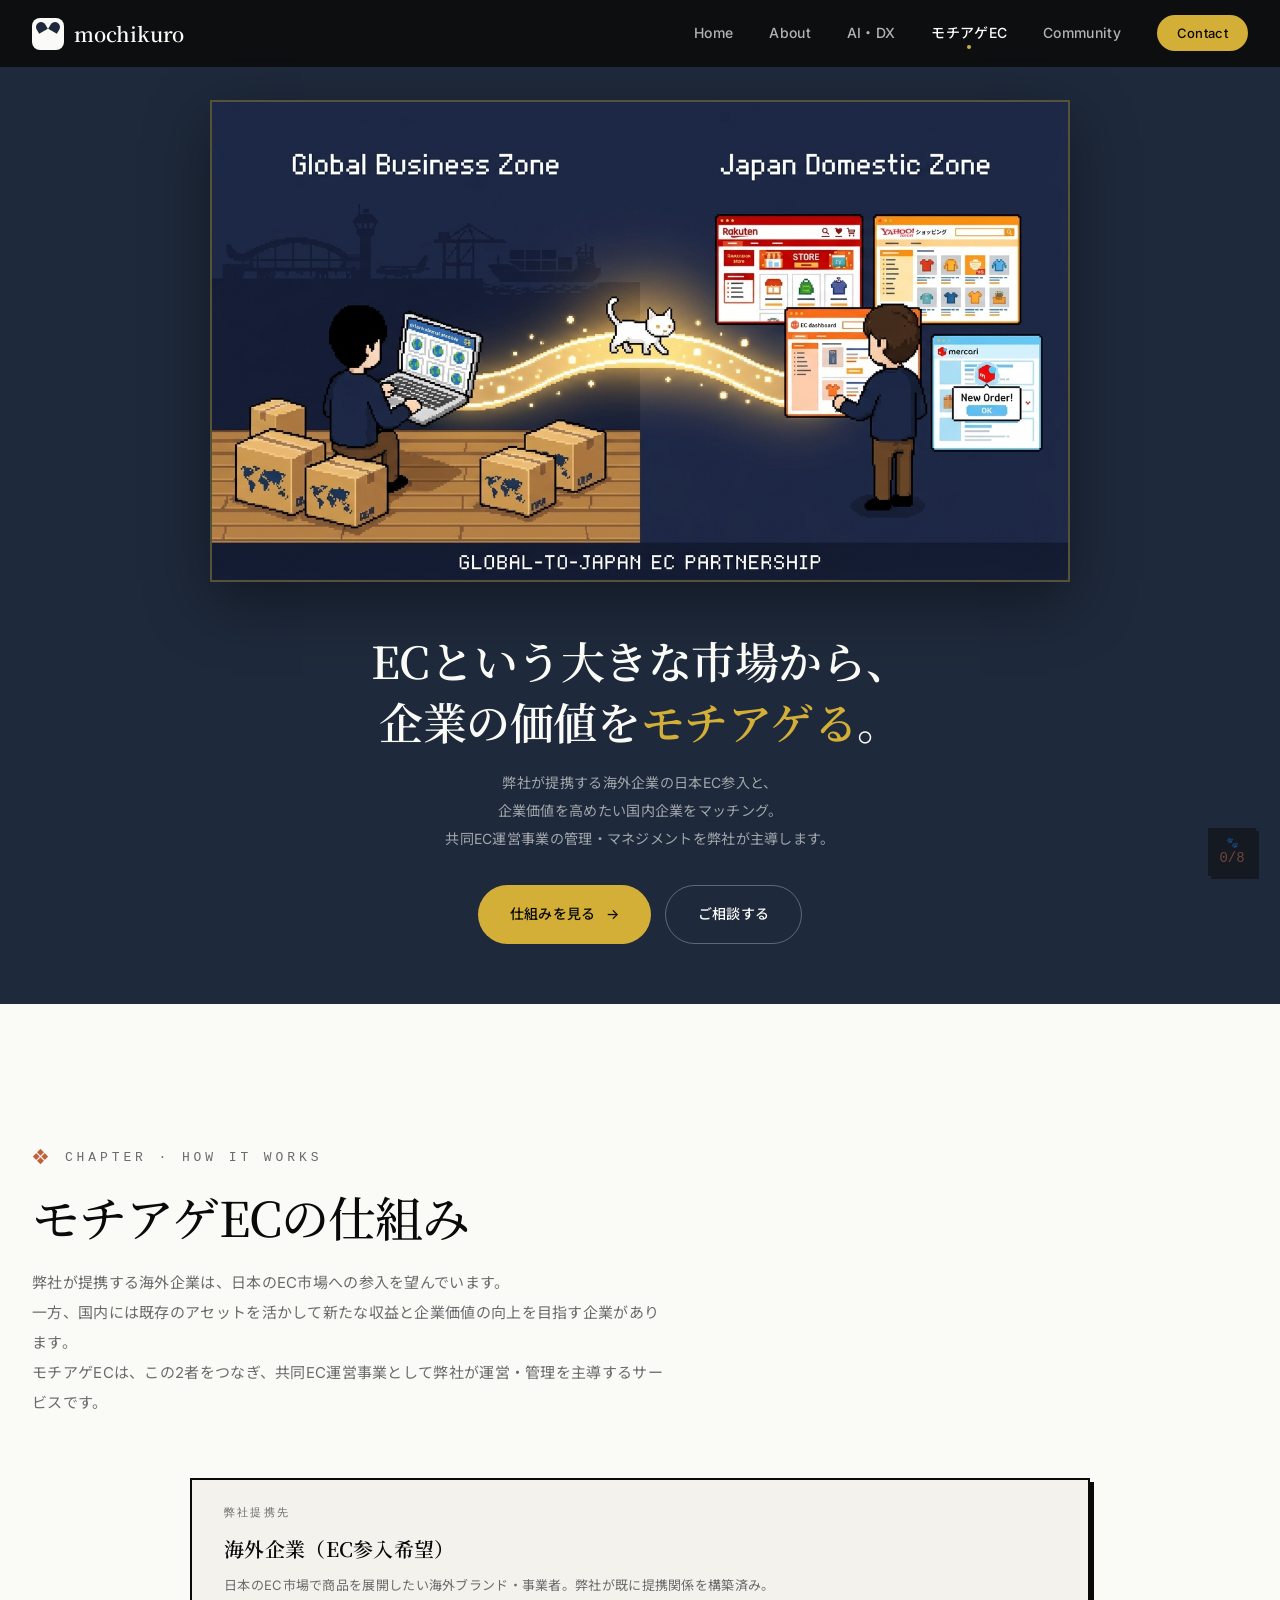
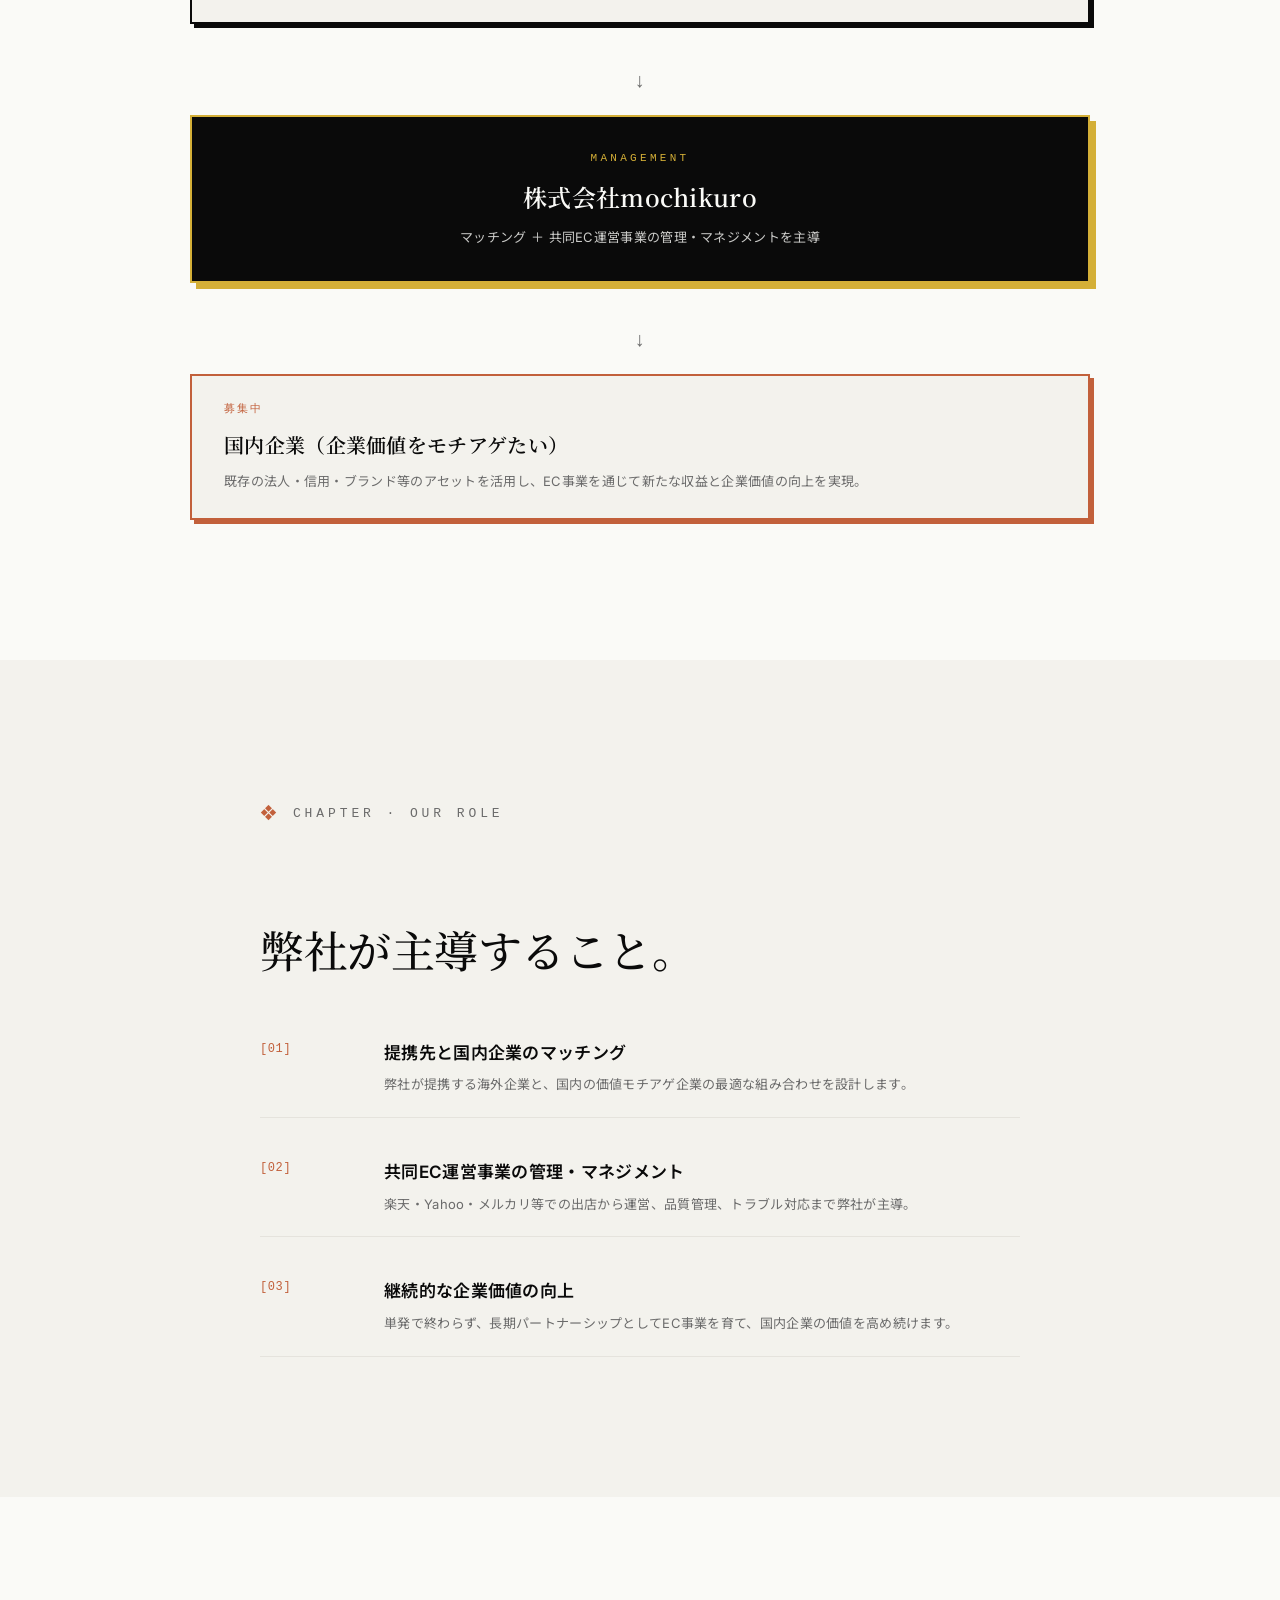
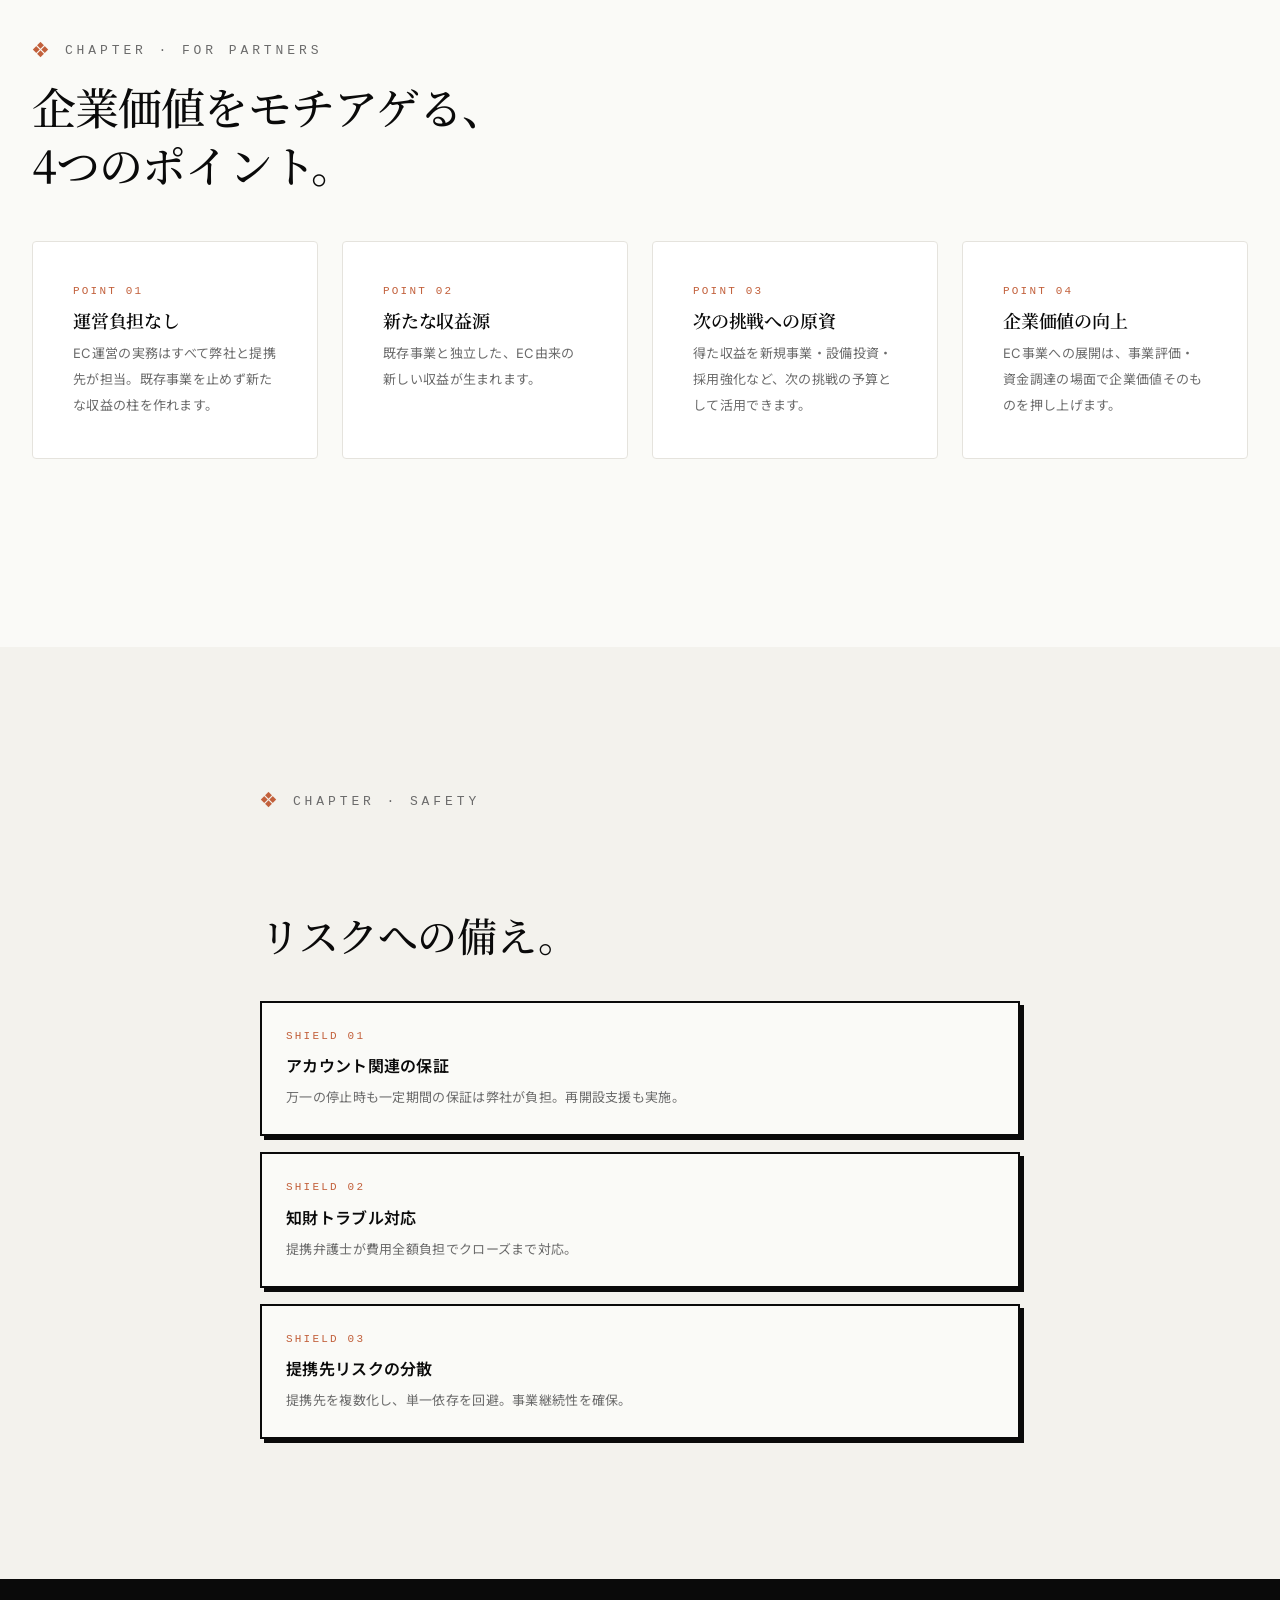
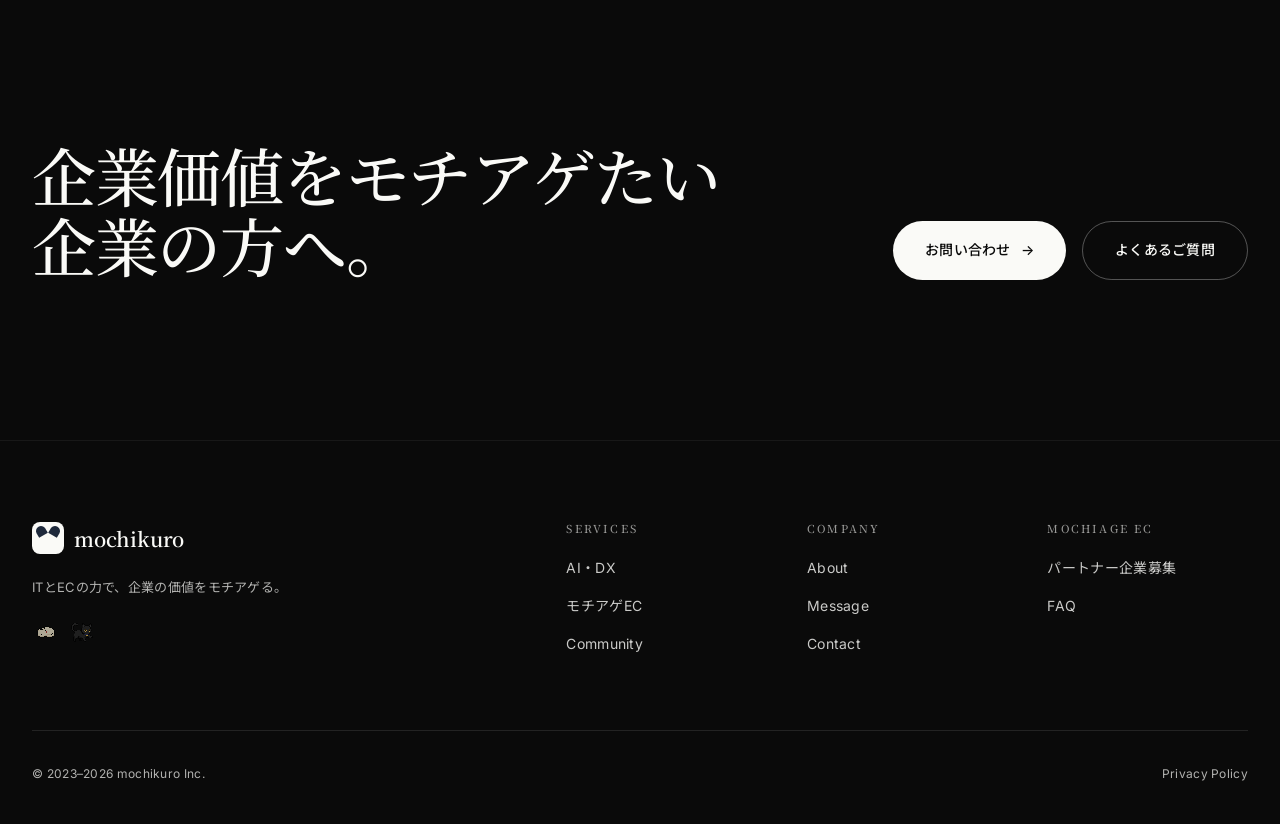
==== mochiage-ec/index.html @ 13a2b412 "Initial commit: mochikuro corporate site v1 - Top page with hero banner, services, featured EC secti" ====
<!DOCTYPE html>
<html lang="ja">
<head>
<meta charset="UTF-8">
<meta name="viewport" content="width=device-width,initial-scale=1">
<title>モチアゲEC ｜ ECの力で企業の価値をモチアゲる</title>
<meta name="description" content="モチアゲECは、弊社提携の海外企業と国内企業をマッチングし、共同EC運営事業を通じて企業価値を引き上げるサービスです。">
<link rel="preconnect" href="https://fonts.googleapis.com">
<link rel="preconnect" href="https://fonts.gstatic.com" crossorigin>
<link href="https://fonts.googleapis.com/css2?family=Inter:wght@400;500;600;700&family=Noto+Sans+JP:wght@400;500;700&family=Noto+Serif+JP:wght@500;600;700&display=swap" rel="stylesheet">
<link rel="stylesheet" href="../css/style.css">
<link rel="icon" href="data:image/svg+xml,%3Csvg xmlns='http://www.w3.org/2000/svg' viewBox='0 0 32 32' shape-rendering='crispEdges'%3E%3Crect width='32' height='32' rx='4' fill='%230a0a0a'/%3E%3Cg fill='%23f5f0e8'%3E%3Crect x='6' y='4' width='4' height='4'/%3E%3Crect x='22' y='4' width='4' height='4'/%3E%3Crect x='4' y='8' width='24' height='16'/%3E%3C/g%3E%3C/svg%3E">
<style>
  .ec-hero { min-height: 80vh; position: relative; display: flex; align-items: flex-end; overflow: hidden; background: #0a0a0a; }
  .ec-hero video { position: absolute; inset: 0; width: 100%; height: 100%; object-fit: cover; opacity: 0.7; }
  .ec-hero-overlay { position: absolute; inset: 0; background: linear-gradient(180deg, rgba(10,10,10,0) 0%, rgba(10,10,10,0.3) 40%, rgba(10,10,10,0.9) 100%); z-index: 1; }
  .ec-hero .container { position: relative; z-index: 2; padding-bottom: 80px; }
</style>
</head>
<body class="page-ec" data-stamp="ec">

<header class="site-header">
  <div class="container">
    <a href="../index.html" class="brand"><span class="brand-mark"></span><span>mochikuro</span></a>
    <button class="menu-toggle" aria-label="メニュー"><span></span><span></span><span></span></button>
    <ul class="nav-menu rpg-menu">
      <li><a href="../index.html">Home</a></li>
      <li><a href="../about.html">About</a></li>
      <li><a href="../ai-dx.html">AI・DX</a></li>
      <li><a href="index.html" class="active">モチアゲEC</a></li>
      <li><a href="../community.html">Community</a></li>
      <li><a href="../contact.html" class="nav-cta">Contact</a></li>
    </ul>
  </div>
</header>

<!-- HERO -->
<section style="min-height: 90vh; background: #1e293b; display: flex; flex-direction: column; align-items: center; justify-content: center; padding: 100px 24px 60px; position: relative;">
  <!-- メインビジュアル -->
  <div style="width: 100%; max-width: 860px; margin-bottom: 48px; border: 2px solid rgba(212,175,55,0.3); box-shadow: 0 20px 60px rgba(0,0,0,0.4); animation: heroFadeIn 1s ease-out;">
    <img src="../assets/images/hero-ec.jpg" alt="モチアゲEC" style="width: 100%; height: auto; display: block;">
  </div>
  <div style="text-align: center; max-width: 600px; animation: heroTextIn 1s ease-out 0.4s both;">
    <h1 style="font-family: var(--f-display); font-size: clamp(24px, 4vw, 44px); font-weight: 600; color: #fafaf7; line-height: 1.4; margin-bottom: 16px;">
      ECという大きな市場から、<br>企業の価値を<span style="color: #d4af37;">モチアゲる</span>。
    </h1>
    <p style="font-size: clamp(12px, 1.1vw, 15px); color: rgba(250,250,247,0.6); line-height: 2; margin-bottom: 32px;">
      弊社が提携する海外企業の日本EC参入と、<br>
      企業価値を高めたい国内企業をマッチング。<br>
      共同EC運営事業の管理・マネジメントを弊社が主導します。
    </p>
    <div style="display: flex; gap: 14px; justify-content: center; flex-wrap: wrap;">
      <a href="#structure" class="btn btn-primary btn-arrow" style="background:#d4af37;color:#0a0a0a;">仕組みを見る</a>
      <a href="../contact.html" class="btn btn-ghost" style="color:#fafaf7;border-color:rgba(250,250,247,0.3);">ご相談する</a>
    </div>
  </div>
  <style>
    @keyframes heroFadeIn { from { opacity:0; transform:translateY(20px) scale(0.97); } to { opacity:1; transform:translateY(0) scale(1); } }
    @keyframes heroTextIn { from { opacity:0; transform:translateY(16px); } to { opacity:1; transform:translateY(0); } }
  </style>
</section>

<!-- サービスの仕組み -->
<section class="section" id="structure">
  <div class="container">
    <div class="chapter-head reveal">Chapter · How It Works</div>
    <h2 class="reveal d1" style="font-size: clamp(28px, 4vw, 48px); font-weight: 500; letter-spacing: -0.02em; margin-bottom: 20px;">
      モチアゲECの仕組み
    </h2>
    <p class="reveal d2" style="color: var(--c-muted); max-width: 640px; line-height: 2; margin-bottom: 60px;">
      弊社が提携する海外企業は、日本のEC市場への参入を望んでいます。<br>
      一方、国内には既存のアセットを活かして新たな収益と企業価値の向上を目指す企業があります。<br>
      モチアゲECは、この2者をつなぎ、共同EC運営事業として弊社が運営・管理を主導するサービスです。
    </p>

    <!-- 構造図 -->
    <div class="reveal d3" style="max-width: 900px; margin: 0 auto;">
      <!-- 提携先（弊社側） -->
      <div class="pixel-border" style="padding: 24px 32px; background: var(--c-bg-soft); margin-bottom: 24px;">
        <div class="pixel" style="font-size: 11px; color: var(--c-muted); letter-spacing: 0.2em; margin-bottom: 8px;">弊社提携先</div>
        <div style="font-family: var(--f-display); font-size: 20px; font-weight: 600; margin-bottom: 8px;">海外企業（EC参入希望）</div>
        <p style="font-size: 13px; color: var(--c-muted); line-height: 1.8;">日本のEC市場で商品を展開したい海外ブランド・事業者。弊社が既に提携関係を構築済み。</p>
      </div>

      <!-- 矢印 + mochikuro -->
      <div style="text-align: center; padding: 16px 0;">
        <div class="pixel" style="font-size: 20px; color: var(--c-muted);">↓</div>
      </div>

      <div class="pixel-border" style="padding: 32px; background: var(--c-ink); color: #fafaf7; border-color: #d4af37; box-shadow: 6px 6px 0 #d4af37; margin-bottom: 24px; text-align: center;">
        <div class="pixel" style="font-size: 11px; letter-spacing: 0.3em; color: #d4af37; margin-bottom: 8px;">MANAGEMENT</div>
        <div style="font-family: var(--f-display); font-size: 24px; font-weight: 600; margin-bottom: 8px;">株式会社mochikuro</div>
        <p style="font-size: 13px; opacity: 0.8; line-height: 1.8;">マッチング ＋ 共同EC運営事業の管理・マネジメントを主導</p>
      </div>

      <div style="text-align: center; padding: 16px 0;">
        <div class="pixel" style="font-size: 20px; color: var(--c-muted);">↓</div>
      </div>

      <!-- 国内企業（募集対象） -->
      <div class="pixel-border" style="padding: 24px 32px; background: var(--c-bg-soft); border-color: var(--c-warm); box-shadow: 4px 4px 0 var(--c-warm);">
        <div class="pixel" style="font-size: 11px; color: var(--c-warm); letter-spacing: 0.2em; margin-bottom: 8px;">募集中</div>
        <div style="font-family: var(--f-display); font-size: 20px; font-weight: 600; margin-bottom: 8px;">国内企業（企業価値をモチアゲたい）</div>
        <p style="font-size: 13px; color: var(--c-muted); line-height: 1.8;">既存の法人・信用・ブランド等のアセットを活用し、EC事業を通じて新たな収益と企業価値の向上を実現。</p>
      </div>
    </div>
  </div>
</section>

<!-- 弊社がすること -->
<section class="section" style="background: var(--c-bg-soft);">
  <div class="container">
    <div class="content-narrow">
      <div class="chapter-head reveal">Chapter · Our Role</div>
      <h2 class="reveal d1" style="font-size: clamp(28px, 4vw, 44px); font-weight: 500; margin-bottom: 40px;">
        弊社が主導すること。
      </h2>

      <div class="reveal d2" style="display: grid; gap: 20px;">
        <div style="display: grid; grid-template-columns: 100px 1fr; gap: 24px; padding: 20px 0; border-bottom: 1px solid var(--c-line);">
          <div class="pixel" style="font-size: 12px; color: var(--c-warm);">[01]</div>
          <div>
            <div style="font-weight: 600; font-size: 17px; margin-bottom: 4px;">提携先と国内企業のマッチング</div>
            <div style="font-size: 13px; color: var(--c-muted); line-height: 1.9;">弊社が提携する海外企業と、国内の価値モチアゲ企業の最適な組み合わせを設計します。</div>
          </div>
        </div>
        <div style="display: grid; grid-template-columns: 100px 1fr; gap: 24px; padding: 20px 0; border-bottom: 1px solid var(--c-line);">
          <div class="pixel" style="font-size: 12px; color: var(--c-warm);">[02]</div>
          <div>
            <div style="font-weight: 600; font-size: 17px; margin-bottom: 4px;">共同EC運営事業の管理・マネジメント</div>
            <div style="font-size: 13px; color: var(--c-muted); line-height: 1.9;">楽天・Yahoo・メルカリ等での出店から運営、品質管理、トラブル対応まで弊社が主導。</div>
          </div>
        </div>
        <div style="display: grid; grid-template-columns: 100px 1fr; gap: 24px; padding: 20px 0; border-bottom: 1px solid var(--c-line);">
          <div class="pixel" style="font-size: 12px; color: var(--c-warm);">[03]</div>
          <div>
            <div style="font-weight: 600; font-size: 17px; margin-bottom: 4px;">継続的な企業価値の向上</div>
            <div style="font-size: 13px; color: var(--c-muted); line-height: 1.9;">単発で終わらず、長期パートナーシップとしてEC事業を育て、国内企業の価値を高め続けます。</div>
          </div>
        </div>
      </div>
    </div>
  </div>
</section>

<!-- 国内企業にとってのメリット -->
<section class="section">
  <div class="container">
    <div class="chapter-head reveal">Chapter · For Partners</div>
    <h2 class="reveal d1" style="font-size: clamp(28px, 4vw, 44px); font-weight: 500; letter-spacing: -0.02em; margin-bottom: 40px;">
      企業価値をモチアゲる、<br>4つのポイント。
    </h2>

    <div class="rank-grid">
      <div class="card reveal">
        <div class="pixel" style="font-size: 11px; color: var(--c-warm); letter-spacing: 0.2em;">POINT 01</div>
        <h3 style="font-size: 18px; margin: 8px 0;">運営負担なし</h3>
        <p style="font-size: 13px; color: var(--c-muted); line-height: 2;">EC運営の実務はすべて弊社と提携先が担当。既存事業を止めず新たな収益の柱を作れます。</p>
      </div>
      <div class="card reveal d1">
        <div class="pixel" style="font-size: 11px; color: var(--c-warm); letter-spacing: 0.2em;">POINT 02</div>
        <h3 style="font-size: 18px; margin: 8px 0;">新たな収益源</h3>
        <p style="font-size: 13px; color: var(--c-muted); line-height: 2;">既存事業と独立した、EC由来の新しい収益が生まれます。</p>
      </div>
      <div class="card reveal d2">
        <div class="pixel" style="font-size: 11px; color: var(--c-warm); letter-spacing: 0.2em;">POINT 03</div>
        <h3 style="font-size: 18px; margin: 8px 0;">次の挑戦への原資</h3>
        <p style="font-size: 13px; color: var(--c-muted); line-height: 2;">得た収益を新規事業・設備投資・採用強化など、次の挑戦の予算として活用できます。</p>
      </div>
      <div class="card reveal d3">
        <div class="pixel" style="font-size: 11px; color: var(--c-warm); letter-spacing: 0.2em;">POINT 04</div>
        <h3 style="font-size: 18px; margin: 8px 0;">企業価値の向上</h3>
        <p style="font-size: 13px; color: var(--c-muted); line-height: 2;">EC事業への展開は、事業評価・資金調達の場面で企業価値そのものを押し上げます。</p>
      </div>
    </div>
  </div>
</section>

<!-- リスク対策 -->
<section class="section" style="background: var(--c-bg-soft);">
  <div class="container">
    <div class="content-narrow">
      <div class="chapter-head reveal">Chapter · Safety</div>
      <h2 class="reveal d1" style="font-size: clamp(28px, 4vw, 40px); font-weight: 500; margin-bottom: 40px;">
        リスクへの備え。
      </h2>
      <div class="reveal d2" style="display: grid; gap: 16px;">
        <div class="pixel-border">
          <div class="pixel" style="font-size: 11px; color: var(--c-warm); letter-spacing: 0.2em; margin-bottom: 6px;">SHIELD 01</div>
          <div style="font-weight: 600; font-size: 16px; margin-bottom: 4px;">アカウント関連の保証</div>
          <div style="font-size: 13px; color: var(--c-muted); line-height: 2;">万一の停止時も一定期間の保証は弊社が負担。再開設支援も実施。</div>
        </div>
        <div class="pixel-border">
          <div class="pixel" style="font-size: 11px; color: var(--c-warm); letter-spacing: 0.2em; margin-bottom: 6px;">SHIELD 02</div>
          <div style="font-weight: 600; font-size: 16px; margin-bottom: 4px;">知財トラブル対応</div>
          <div style="font-size: 13px; color: var(--c-muted); line-height: 2;">提携弁護士が費用全額負担でクローズまで対応。</div>
        </div>
        <div class="pixel-border">
          <div class="pixel" style="font-size: 11px; color: var(--c-warm); letter-spacing: 0.2em; margin-bottom: 6px;">SHIELD 03</div>
          <div style="font-weight: 600; font-size: 16px; margin-bottom: 4px;">提携先リスクの分散</div>
          <div style="font-size: 13px; color: var(--c-muted); line-height: 2;">提携先を複数化し、単一依存を回避。事業継続性を確保。</div>
        </div>
      </div>
    </div>
  </div>
</section>

<!-- CTA -->
<section class="cta">
  <div class="container">
    <div class="cta-grid">
      <h2 class="reveal">企業価値をモチアゲたい<br>企業の方へ。</h2>
      <div class="cta-buttons reveal d1">
        <a href="../contact.html?type=owner" class="btn btn-primary btn-arrow">お問い合わせ</a>
        <a href="faq.html" class="btn btn-ghost">よくあるご質問</a>
      </div>
    </div>
  </div>
</section>

<footer class="site-footer">
  <div class="container">
    <div class="footer-grid">
      <div class="footer-brand">
        <a href="../index.html" class="brand"><span class="brand-mark"></span><span>mochikuro</span></a>
        <p>ITとECの力で、企業の価値をモチアゲる。</p>
        <div style="display: flex; gap: 8px; opacity: 0.7;">
          <img src="../assets/images/cat-white.png" alt="" style="width: 28px; height: 28px; image-rendering: pixelated;">
          <img src="../assets/images/cat-black.png" alt="" style="width: 28px; height: 28px; image-rendering: pixelated;">
        </div>
      </div>
      <nav class="footer-nav">
        <div><h4>Services</h4><ul class="rpg-menu"><li><a href="../ai-dx.html">AI・DX</a></li><li><a href="index.html">モチアゲEC</a></li><li><a href="../community.html">Community</a></li></ul></div>
        <div><h4>Company</h4><ul class="rpg-menu"><li><a href="../about.html">About</a></li><li><a href="../ceo.html">Message</a></li><li><a href="../contact.html">Contact</a></li></ul></div>
        <div><h4>Mochiage EC</h4><ul class="rpg-menu"><li><a href="for-owners.html">パートナー企業募集</a></li><li><a href="faq.html">FAQ</a></li></ul></div>
      </nav>
    </div>
    <div class="footer-bottom"><div>© 2023–2026 mochikuro Inc.</div><div><a href="../privacy.html">Privacy Policy</a></div></div>
  </div>
</footer>

<script src="../js/main.js"></script>
</body>
</html>
---- css/style.css ----
/* ============================================================
   mochikuro Corporate Site - Design System v2
   洗練されたモダン × 日本の余白感
   ============================================================ */

:root {
  /* カラー: 静かな日本のモダン */
  --c-bg: #fafaf7;              /* 生成り */
  --c-bg-soft: #f3f2ed;
  --c-surface: #ffffff;
  --c-ink: #0a0a0a;              /* 墨 */
  --c-graphite: #2d2d2d;
  --c-muted: #6b6b6b;
  --c-line: #e5e3dd;
  --c-accent: #1a365d;           /* 深い藍 */
  --c-accent-bright: #2563eb;    /* 鮮明な青 */
  --c-gold: #a87f3c;              /* 落ち着いた金 */
  --c-warm: #c2603b;              /* 温かい朱 */

  /* タイポ */
  --f-sans: 'Inter', 'Noto Sans JP', sans-serif;
  --f-serif: 'Noto Serif JP', 'Times New Roman', serif;
  --f-display: 'Noto Serif JP', serif;

  /* サイズ */
  --container: 1280px;
  --container-narrow: 960px;

  /* motion */
  --ease: cubic-bezier(0.25, 0.1, 0.25, 1);
  --ease-out: cubic-bezier(0.16, 1, 0.3, 1);
}

/* ============================================================
   Reset
   ============================================================ */

*, *::before, *::after { box-sizing: border-box; margin: 0; padding: 0; }
html { scroll-behavior: smooth; -webkit-font-smoothing: antialiased; }
body {
  font-family: var(--f-sans);
  color: var(--c-ink);
  background: var(--c-bg);
  line-height: 1.75;
  font-size: 15px;
  letter-spacing: 0.02em;
  overflow-x: hidden;
}
img, svg, video { max-width: 100%; display: block; }
a { color: inherit; text-decoration: none; transition: color 0.3s var(--ease); }
button { font-family: inherit; cursor: pointer; }

h1, h2, h3, h4 {
  font-family: var(--f-display);
  font-weight: 600;
  line-height: 1.3;
  letter-spacing: -0.01em;
  color: var(--c-ink);
}

/* ============================================================
   Layout
   ============================================================ */

.container { max-width: var(--container); margin: 0 auto; padding: 0 32px; }
.container-narrow { max-width: var(--container-narrow); margin: 0 auto; padding: 0 32px; }

.section { padding: 140px 0; position: relative; }
.section-sm { padding: 80px 0; }

/* Section label (small cap letters) */
.eyebrow {
  display: inline-block;
  font-size: 11px;
  font-weight: 600;
  letter-spacing: 0.3em;
  text-transform: uppercase;
  color: var(--c-muted);
  margin-bottom: 20px;
  position: relative;
  padding-left: 32px;
}
.eyebrow::before {
  content: '';
  position: absolute;
  left: 0;
  top: 50%;
  width: 20px;
  height: 1px;
  background: var(--c-ink);
}

.h-display {
  font-size: clamp(32px, 5vw, 64px);
  line-height: 1.15;
  letter-spacing: -0.02em;
  margin-bottom: 24px;
}

.h-lead {
  font-size: clamp(16px, 1.4vw, 18px);
  color: var(--c-muted);
  max-width: 560px;
  line-height: 1.9;
}

/* ============================================================
   Header / Navigation
   ============================================================ */

.site-header {
  position: fixed;
  top: 0; left: 0; right: 0;
  z-index: 100;
  transition: all 0.4s var(--ease);
  padding: 16px 0;
  background: rgba(10, 10, 10, 0.85);
  backdrop-filter: blur(16px);
  -webkit-backdrop-filter: blur(16px);
}
.site-header.scrolled {
  background: rgba(10, 10, 10, 0.95);
  padding: 10px 0;
  box-shadow: 0 1px 0 rgba(255, 255, 255, 0.06);
}
.site-header .container {
  display: flex;
  align-items: center;
  justify-content: space-between;
  position: relative;
}


.brand {
  display: flex;
  align-items: center;
  gap: 10px;
  font-family: var(--f-display);
  font-size: 20px;
  font-weight: 600;
  letter-spacing: -0.01em;
  color: #fafaf7;
}
.brand-mark {
  width: 32px;
  height: 32px;
  border-radius: 8px;
  background: #fafaf7;
  display: flex;
  align-items: center;
  justify-content: center;
  overflow: hidden;
  position: relative;
}
.brand-mark::before,
.brand-mark::after {
  content: '';
  position: absolute;
  width: 10px;
  height: 10px;
  top: 4px;
  border-radius: 50% 50% 0 0;
  background: #1e293b;
}
.brand-mark::before { left: 4px; transform: rotate(-30deg); }
.brand-mark::after { right: 4px; transform: rotate(30deg); }

.nav-menu {
  display: flex;
  gap: 36px;
  list-style: none;
  align-items: center;
  font-size: 14px;
}
.nav-menu a {
  color: rgba(250, 250, 247, 0.7);
  font-weight: 500;
  position: relative;
  padding: 8px 0;
  transition: color 0.3s;
}
.nav-menu a:hover { color: #fafaf7; }
.nav-menu a.active { color: #fafaf7; }
.nav-menu a.active::after {
  content: '';
  position: absolute;
  bottom: 0; left: 50%;
  width: 4px; height: 4px;
  background: #d4af37;
  border-radius: 50%;
  transform: translateX(-50%);
}
.nav-cta {
  padding: 10px 20px !important;
  background: #d4af37;
  color: #0a0a0a !important;
  border-radius: 100px;
  font-size: 13px;
  font-weight: 600;
  transition: all 0.3s var(--ease) !important;
}
.nav-cta:hover {
  background: #c2603b;
  color: #fafaf7 !important;
  transform: translateY(-1px);
}
.nav-cta.active::after { display: none; }

.menu-toggle {
  display: none;
  background: none;
  border: none;
  width: 40px; height: 40px;
  flex-direction: column;
  justify-content: center;
  gap: 5px;
  padding: 0;
}
.menu-toggle span {
  display: block;
  width: 22px; height: 1.5px;
  background: #fafaf7;
  margin-left: auto;
  transition: all 0.3s var(--ease);
}

/* ============================================================
   Hero (v2)
   ============================================================ */

.hero-v2 {
  min-height: 100vh;
  position: relative;
  display: flex;
  align-items: center;
  padding: 120px 0 80px;
  overflow: hidden;
  background: var(--c-bg);
}

/* Animated gradient mesh background */
.hero-bg {
  position: absolute;
  inset: 0;
  z-index: 0;
  overflow: hidden;
}
.hero-bg::before {
  content: '';
  position: absolute;
  inset: -30%;
  background:
    radial-gradient(circle at 20% 30%, rgba(26, 54, 93, 0.12) 0%, transparent 45%),
    radial-gradient(circle at 80% 70%, rgba(168, 127, 60, 0.1) 0%, transparent 45%),
    radial-gradient(circle at 50% 50%, rgba(37, 99, 235, 0.05) 0%, transparent 50%);
  animation: meshMove 20s ease-in-out infinite alternate;
  filter: blur(40px);
}
.hero-bg::after {
  content: '';
  position: absolute;
  inset: 0;
  background: url("data:image/svg+xml;utf8,<svg xmlns='http://www.w3.org/2000/svg' width='100' height='100'><filter id='n'><feTurbulence baseFrequency='0.9' numOctaves='3'/></filter><rect width='100' height='100' filter='url(%23n)' opacity='0.4'/></svg>");
  opacity: 0.4;
  mix-blend-mode: multiply;
  pointer-events: none;
}

@keyframes meshMove {
  0% { transform: translate(0, 0) rotate(0deg); }
  50% { transform: translate(-5%, 3%) rotate(1deg); }
  100% { transform: translate(3%, -3%) rotate(-1deg); }
}

.hero-v2 .container {
  position: relative;
  z-index: 2;
  display: grid;
  grid-template-columns: 1fr auto;
  gap: 80px;
  align-items: center;
}

.hero-text {
  max-width: 720px;
}

.hero-catch {
  font-family: var(--f-display);
  font-size: clamp(40px, 7vw, 88px);
  line-height: 1.1;
  letter-spacing: -0.03em;
  font-weight: 600;
  margin-bottom: 32px;
}
.hero-catch .line { display: block; overflow: hidden; }
.hero-catch .word {
  display: inline-block;
  transform: translateY(100%);
  animation: heroUp 0.9s var(--ease-out) forwards;
}
.hero-catch .word.d1 { animation-delay: 0.1s; }
.hero-catch .word.d2 { animation-delay: 0.25s; }
.hero-catch .word.d3 { animation-delay: 0.4s; }
.hero-catch em {
  font-style: normal;
  color: var(--c-warm);
  position: relative;
}
.hero-catch em::after {
  content: '';
  position: absolute;
  left: 0; right: 0; bottom: -4px;
  height: 2px;
  background: currentColor;
  transform: scaleX(0);
  transform-origin: left;
  animation: lineIn 1s var(--ease-out) 1.3s forwards;
}

@keyframes heroUp {
  to { transform: translateY(0); }
}
@keyframes lineIn {
  to { transform: scaleX(1); }
}

.hero-sub {
  font-size: clamp(14px, 1.3vw, 17px);
  color: var(--c-muted);
  line-height: 1.9;
  max-width: 520px;
  opacity: 0;
  animation: fadeUp 1s var(--ease-out) 0.8s forwards;
}

@keyframes fadeUp {
  from { opacity: 0; transform: translateY(20px); }
  to { opacity: 1; transform: translateY(0); }
}

.hero-cta {
  display: flex;
  gap: 16px;
  margin-top: 48px;
  opacity: 0;
  animation: fadeUp 1s var(--ease-out) 1s forwards;
}

/* Hero accent visual (subtle cat silhouettes in corner) */
.hero-mark {
  position: relative;
  width: 280px;
  height: 280px;
  opacity: 0;
  animation: markIn 1.4s var(--ease-out) 0.5s forwards;
}
.hero-mark-circle {
  position: absolute;
  inset: 0;
  border-radius: 50%;
  background: linear-gradient(135deg, #1a365d 0%, #0a0a0a 100%);
  overflow: hidden;
}
.hero-mark-circle::before {
  content: '';
  position: absolute;
  inset: 0;
  background: radial-gradient(circle at 30% 30%, rgba(255,255,255,0.1) 0%, transparent 50%);
}
.hero-mark .cat {
  position: absolute;
  color: var(--c-bg);
}
.hero-mark .cat.omochi {
  bottom: 30px; left: 40px;
  width: 90px; height: 90px;
  color: #fafaf7;
}
.hero-mark .cat.kuro {
  bottom: 30px; right: 40px;
  width: 90px; height: 90px;
  color: #2a2a2a;
}

@keyframes markIn {
  from { opacity: 0; transform: scale(0.9) rotate(-5deg); }
  to { opacity: 1; transform: scale(1) rotate(0); }
}

.hero-scroll {
  position: absolute;
  bottom: 32px;
  left: 50%;
  transform: translateX(-50%);
  font-size: 10px;
  letter-spacing: 0.3em;
  color: var(--c-muted);
  text-transform: uppercase;
  z-index: 3;
}
.hero-scroll::after {
  content: '';
  display: block;
  width: 1px; height: 40px;
  background: var(--c-muted);
  margin: 12px auto 0;
  animation: scrollPulse 2s ease-in-out infinite;
}
@keyframes scrollPulse {
  0%, 100% { transform: scaleY(1); opacity: 0.5; }
  50% { transform: scaleY(1.3); opacity: 1; }
}

/* ============================================================
   Buttons
   ============================================================ */

.btn {
  display: inline-flex;
  align-items: center;
  justify-content: center;
  gap: 10px;
  padding: 16px 32px;
  font-size: 14px;
  font-weight: 500;
  letter-spacing: 0.02em;
  border: none;
  border-radius: 100px;
  cursor: pointer;
  transition: all 0.3s var(--ease);
  text-align: center;
  font-family: inherit;
  white-space: nowrap;
}
.btn-primary {
  background: var(--c-ink);
  color: var(--c-bg);
}
.btn-primary:hover {
  background: var(--c-accent-bright);
  transform: translateY(-2px);
  box-shadow: 0 10px 30px rgba(37, 99, 235, 0.3);
}
.btn-ghost {
  background: transparent;
  color: var(--c-ink);
  border: 1.5px solid var(--c-ink);
}
.btn-ghost:hover {
  background: var(--c-ink);
  color: var(--c-bg);
}
.btn-arrow::after {
  content: '→';
  transition: transform 0.3s var(--ease);
}
.btn:hover .btn-arrow::after,
.btn-arrow:hover::after { transform: translateX(4px); }

/* ============================================================
   Section: Philosophy
   ============================================================ */

.philosophy {
  background: var(--c-bg);
  padding: 160px 0;
}
.philosophy-grid {
  display: grid;
  grid-template-columns: 1fr 1fr;
  gap: 120px;
  align-items: center;
}
.philosophy-quote {
  font-family: var(--f-display);
  font-size: clamp(28px, 3.5vw, 48px);
  line-height: 1.5;
  letter-spacing: -0.02em;
  font-weight: 500;
}
.philosophy-quote em {
  font-style: normal;
  color: var(--c-warm);
  display: block;
  margin: 16px 0;
}
.philosophy-body p {
  color: var(--c-muted);
  line-height: 2;
  margin-bottom: 20px;
}

/* ============================================================
   Section: Our Business (Services)
   ============================================================ */

.services {
  background: var(--c-ink);
  color: var(--c-bg);
  padding: 160px 0;
}
.services h2, .services .eyebrow { color: var(--c-bg); }
.services .eyebrow { color: rgba(255,255,255,0.6); }
.services .eyebrow::before { background: var(--c-bg); }
.services-intro {
  display: grid;
  grid-template-columns: 1fr 1fr;
  gap: 80px;
  margin-bottom: 80px;
}
.services-intro p {
  color: rgba(250, 250, 247, 0.7);
  font-size: 17px;
  line-height: 1.9;
  max-width: 520px;
}

.service-list {
  display: grid;
  gap: 1px;
  background: rgba(255,255,255,0.1);
}
.service-item {
  display: grid;
  grid-template-columns: 1fr 3fr 1fr;
  gap: 40px;
  padding: 48px 0;
  background: var(--c-ink);
  align-items: start;
  transition: padding 0.4s var(--ease);
  cursor: pointer;
}
.service-item:hover {
  padding-left: 20px;
}
.service-num {
  font-family: var(--f-display);
  font-size: 14px;
  color: rgba(255,255,255,0.4);
  letter-spacing: 0.2em;
}
.service-content h3 {
  color: var(--c-bg);
  font-size: clamp(24px, 3vw, 40px);
  font-weight: 500;
  letter-spacing: -0.01em;
  margin-bottom: 12px;
}
.service-content p {
  color: rgba(250, 250, 247, 0.6);
  font-size: 15px;
  line-height: 1.9;
  max-width: 560px;
}
.service-link {
  align-self: center;
  justify-self: end;
  font-size: 13px;
  color: rgba(250, 250, 247, 0.7);
  display: inline-flex;
  align-items: center;
  gap: 8px;
}
.service-link::after {
  content: '→';
  transition: transform 0.3s;
}
.service-item:hover .service-link::after { transform: translateX(6px); }
.service-item:hover .service-link { color: var(--c-bg); }

/* ============================================================
   Section: Cat Philosophy (猫の哲学)
   ============================================================ */

.cat-philosophy {
  background: var(--c-bg-soft);
  padding: 160px 0;
  position: relative;
  overflow: hidden;
}
.cat-philosophy-grid {
  display: grid;
  grid-template-columns: repeat(auto-fit, minmax(240px, 1fr));
  gap: 40px;
  margin-top: 60px;
}
.cat-trait {
  padding: 40px 0;
  border-top: 1px solid var(--c-line);
}
.cat-trait .num {
  font-size: 12px;
  letter-spacing: 0.2em;
  color: var(--c-muted);
  margin-bottom: 16px;
}
.cat-trait h3 {
  font-size: 24px;
  font-weight: 500;
  margin-bottom: 12px;
  letter-spacing: -0.01em;
}
.cat-trait p {
  color: var(--c-muted);
  font-size: 14px;
  line-height: 1.9;
}

/* Subtle floating cat silhouette */
.cat-philosophy-bg {
  position: absolute;
  right: -100px;
  bottom: -100px;
  width: 500px;
  height: 500px;
  opacity: 0.04;
  color: var(--c-ink);
  pointer-events: none;
}

/* ============================================================
   Section: Stats (数値)
   ============================================================ */

.stats {
  padding: 120px 0;
  background: var(--c-bg);
}
.stats-grid {
  display: grid;
  grid-template-columns: repeat(auto-fit, minmax(200px, 1fr));
  gap: 40px;
  text-align: left;
}
.stat {
  padding: 32px 0;
  border-top: 1px solid var(--c-line);
}
.stat-num {
  font-family: var(--f-display);
  font-size: clamp(40px, 5vw, 72px);
  font-weight: 600;
  letter-spacing: -0.02em;
  line-height: 1;
  margin-bottom: 8px;
}
.stat-num .unit {
  font-size: 0.4em;
  color: var(--c-muted);
  margin-left: 4px;
}
.stat-label {
  font-size: 13px;
  color: var(--c-muted);
  letter-spacing: 0.05em;
}

/* ============================================================
   CTA
   ============================================================ */

.cta {
  padding: 160px 0;
  background: var(--c-ink);
  color: var(--c-bg);
  position: relative;
  overflow: hidden;
}
.cta-grid {
  display: grid;
  grid-template-columns: 2fr 1fr;
  gap: 60px;
  align-items: end;
}
.cta h2 {
  color: var(--c-bg);
  font-size: clamp(32px, 5vw, 72px);
  line-height: 1.1;
  letter-spacing: -0.02em;
  font-weight: 500;
}
.cta-buttons {
  display: flex;
  gap: 16px;
  justify-content: flex-end;
  flex-wrap: wrap;
}
.cta .btn-primary {
  background: var(--c-bg);
  color: var(--c-ink);
}
.cta .btn-primary:hover {
  background: var(--c-accent-bright);
  color: var(--c-bg);
}
.cta .btn-ghost {
  color: var(--c-bg);
  border-color: rgba(255,255,255,0.3);
}
.cta .btn-ghost:hover {
  background: var(--c-bg);
  color: var(--c-ink);
  border-color: var(--c-bg);
}

/* ============================================================
   Footer
   ============================================================ */

.site-footer {
  background: var(--c-ink);
  color: rgba(250, 250, 247, 0.7);
  padding: 80px 0 40px;
  border-top: 1px solid rgba(255,255,255,0.06);
}
.footer-grid {
  display: grid;
  grid-template-columns: 2fr 3fr;
  gap: 80px;
  margin-bottom: 60px;
}
.footer-brand {
  display: flex;
  flex-direction: column;
  gap: 20px;
}
.footer-brand .brand { color: #fafaf7; }
.footer-brand p { font-size: 13px; max-width: 320px; }
.footer-nav {
  display: grid;
  grid-template-columns: repeat(3, 1fr);
  gap: 40px;
}
.footer-nav h4 {
  color: var(--c-bg);
  font-size: 11px;
  letter-spacing: 0.2em;
  text-transform: uppercase;
  margin-bottom: 20px;
  opacity: 0.6;
  font-weight: 500;
}
.footer-nav ul { list-style: none; }
.footer-nav li { margin-bottom: 12px; }
.footer-nav a {
  font-size: 14px;
  color: rgba(250, 250, 247, 0.8);
  transition: color 0.3s;
}
.footer-nav a:hover { color: var(--c-bg); }
.footer-bottom {
  padding-top: 32px;
  border-top: 1px solid rgba(255,255,255,0.1);
  display: flex;
  justify-content: space-between;
  font-size: 12px;
}

/* Subtle cat cameo in footer */
.footer-cats {
  display: flex;
  gap: 6px;
  align-items: center;
  opacity: 0.3;
}
.footer-cats svg {
  width: 20px;
  height: 20px;
  color: currentColor;
}

/* ============================================================
   Page hero (sub pages)
   ============================================================ */

.page-hero-v2 {
  padding: 180px 0 100px;
  background: var(--c-bg-soft);
  position: relative;
  overflow: hidden;
}
.page-hero-v2::before {
  content: '';
  position: absolute;
  inset: 0;
  background: url("data:image/svg+xml;utf8,<svg xmlns='http://www.w3.org/2000/svg' width='100' height='100'><filter id='n'><feTurbulence baseFrequency='0.9' numOctaves='3'/></filter><rect width='100' height='100' filter='url(%23n)' opacity='0.3'/></svg>");
  opacity: 0.3;
  pointer-events: none;
}
.page-hero-v2 .container { position: relative; z-index: 2; }
.page-hero-v2 .eyebrow { color: var(--c-muted); }
.page-hero-v2 h1 {
  font-size: clamp(36px, 6vw, 80px);
  line-height: 1.1;
  letter-spacing: -0.03em;
  margin-bottom: 20px;
  font-weight: 500;
  max-width: 900px;
}
.page-hero-v2 .lead {
  font-size: clamp(16px, 1.4vw, 20px);
  color: var(--c-muted);
  max-width: 640px;
  line-height: 1.8;
}

/* ============================================================
   Content
   ============================================================ */

.content { padding: 120px 0; }
.content-narrow { max-width: 760px; margin: 0 auto; }
.content-narrow h2 {
  font-size: clamp(24px, 3vw, 36px);
  margin: 80px 0 24px;
  letter-spacing: -0.01em;
  font-weight: 500;
}
.content-narrow h2:first-child { margin-top: 0; }
.content-narrow h3 {
  font-size: 20px;
  margin: 40px 0 16px;
  font-weight: 500;
}
.content-narrow p { margin-bottom: 20px; line-height: 2; color: var(--c-graphite); }
.content-narrow ul, .content-narrow ol { margin: 20px 0 20px 24px; }
.content-narrow li { margin-bottom: 8px; line-height: 1.9; color: var(--c-graphite); }

/* Tables */
.data-table {
  width: 100%;
  border-collapse: collapse;
  margin: 32px 0;
  font-size: 14px;
}
.data-table th,
.data-table td {
  padding: 20px 0;
  text-align: left;
  border-bottom: 1px solid var(--c-line);
  vertical-align: top;
}
.data-table th {
  width: 200px;
  font-weight: 500;
  color: var(--c-muted);
  font-size: 13px;
  letter-spacing: 0.05em;
}
.data-table td { color: var(--c-graphite); }

/* Info cards */
.card {
  background: var(--c-surface);
  padding: 40px;
  border: 1px solid var(--c-line);
  border-radius: 4px;
  transition: all 0.3s var(--ease);
}
.card:hover {
  border-color: var(--c-ink);
  transform: translateY(-4px);
  box-shadow: 0 30px 60px -20px rgba(0,0,0,0.1);
}

/* ============================================================
   Rank cards (for agencies)
   ============================================================ */

.rank-grid {
  display: grid;
  grid-template-columns: repeat(auto-fit, minmax(280px, 1fr));
  gap: 24px;
  margin: 48px 0;
}
.rank-card {
  position: relative;
  background: var(--c-surface);
  padding: 48px 32px;
  border: 1px solid var(--c-line);
  border-radius: 4px;
  transition: all 0.3s var(--ease);
}
.rank-card:hover { transform: translateY(-6px); box-shadow: 0 30px 60px -20px rgba(0,0,0,0.1); }
.rank-card.featured {
  background: var(--c-ink);
  color: var(--c-bg);
  border-color: var(--c-ink);
}
.rank-card.featured h3, .rank-card.featured .rank-price { color: var(--c-bg); }
.rank-name {
  font-size: 11px;
  letter-spacing: 0.3em;
  text-transform: uppercase;
  color: var(--c-muted);
  margin-bottom: 12px;
}
.rank-card.featured .rank-name { color: rgba(250,250,247,0.6); }
.rank-card h3 {
  font-size: 28px;
  font-weight: 500;
  margin-bottom: 8px;
  letter-spacing: -0.01em;
}
.rank-qualification {
  font-size: 13px;
  color: var(--c-muted);
  margin-bottom: 32px;
  padding-bottom: 24px;
  border-bottom: 1px solid var(--c-line);
}
.rank-card.featured .rank-qualification { color: rgba(250,250,247,0.6); border-color: rgba(255,255,255,0.1); }
.rank-price {
  font-family: var(--f-display);
  font-size: 32px;
  font-weight: 500;
  margin-bottom: 24px;
  letter-spacing: -0.01em;
}
.rank-price .unit { font-size: 0.5em; color: var(--c-muted); }
.rank-card.featured .rank-price .unit { color: rgba(250,250,247,0.5); }
.rank-features { list-style: none; }
.rank-features li {
  font-size: 14px;
  padding: 8px 0 8px 24px;
  position: relative;
  color: var(--c-graphite);
  line-height: 1.7;
}
.rank-card.featured .rank-features li { color: rgba(250,250,247,0.8); }
.rank-features li::before {
  content: '';
  position: absolute;
  left: 0; top: 14px;
  width: 12px; height: 1px;
  background: var(--c-ink);
}
.rank-card.featured .rank-features li::before { background: var(--c-bg); }
.rank-bonus {
  margin-top: 24px;
  padding: 16px;
  background: var(--c-bg-soft);
  border-radius: 4px;
  font-size: 13px;
  text-align: center;
}
.rank-card.featured .rank-bonus { background: rgba(255,255,255,0.08); color: var(--c-bg); }

/* ============================================================
   Contact form
   ============================================================ */

.form {
  max-width: 720px;
  margin: 0 auto;
}
.form-row {
  display: grid;
  grid-template-columns: 1fr 1fr;
  gap: 20px;
}
.form-group { margin-bottom: 28px; }
.form-label {
  display: block;
  font-size: 13px;
  font-weight: 500;
  margin-bottom: 10px;
  color: var(--c-graphite);
  letter-spacing: 0.02em;
}
.form-label .req {
  color: var(--c-warm);
  margin-left: 4px;
  font-size: 14px;
}
.form-input,
.form-textarea,
.form-select {
  width: 100%;
  padding: 14px 16px;
  border: 1px solid var(--c-line);
  background: var(--c-surface);
  font-family: inherit;
  font-size: 15px;
  color: var(--c-ink);
  transition: all 0.3s var(--ease);
  border-radius: 2px;
}
.form-input:focus,
.form-textarea:focus,
.form-select:focus {
  outline: none;
  border-color: var(--c-ink);
  box-shadow: 0 0 0 4px rgba(10, 10, 10, 0.05);
}
.form-textarea {
  min-height: 160px;
  resize: vertical;
  line-height: 1.7;
}
.form-radio-group {
  display: grid;
  grid-template-columns: repeat(auto-fit, minmax(180px, 1fr));
  gap: 8px;
}
.form-radio {
  display: flex;
  align-items: center;
  gap: 10px;
  padding: 14px 18px;
  background: var(--c-surface);
  border: 1px solid var(--c-line);
  cursor: pointer;
  transition: all 0.3s var(--ease);
  font-size: 14px;
  border-radius: 2px;
}
.form-radio:hover { border-color: var(--c-ink); }
.form-radio input { margin: 0; }
.form-radio:has(input:checked) {
  background: var(--c-ink);
  color: var(--c-bg);
  border-color: var(--c-ink);
}
.form-submit { text-align: left; margin-top: 40px; }

.form-success {
  text-align: center;
  padding: 80px 40px;
  display: none;
}
.form-success.show { display: block; }
.form-error {
  padding: 14px 18px;
  background: #fef2f2;
  border-left: 3px solid var(--c-warm);
  color: var(--c-warm);
  font-size: 14px;
  margin-top: 20px;
  display: none;
}
.form-error.show { display: block; }

/* ============================================================
   Reveal animations (simplified)
   ============================================================ */

.reveal {
  opacity: 0;
  transform: translateY(30px);
  transition: opacity 0.8s var(--ease-out), transform 0.8s var(--ease-out);
}
.reveal.in { opacity: 1; transform: translateY(0); }
.reveal.d1 { transition-delay: 0.1s; }
.reveal.d2 { transition-delay: 0.2s; }
.reveal.d3 { transition-delay: 0.3s; }

/* ============================================================
   FAQ accordion
   ============================================================ */

.faq-list { max-width: 820px; margin: 0 auto; }
.faq-item {
  border-bottom: 1px solid var(--c-line);
}
.faq-q {
  padding: 28px 40px 28px 0;
  cursor: pointer;
  display: flex;
  align-items: center;
  gap: 24px;
  list-style: none;
  position: relative;
  font-size: 17px;
  font-weight: 500;
  transition: color 0.3s;
}
.faq-q::-webkit-details-marker { display: none; }
.faq-q:hover { color: var(--c-warm); }
.faq-q::after {
  content: '+';
  position: absolute;
  right: 0;
  font-size: 24px;
  font-weight: 300;
  transition: transform 0.3s var(--ease);
}
.faq-item[open] .faq-q::after { transform: rotate(45deg); }
.faq-a {
  padding: 0 40px 32px 0;
  font-size: 15px;
  line-height: 2;
  color: var(--c-muted);
}

/* ============================================================
   Mobile
   ============================================================ */

@media (max-width: 860px) {
  .section { padding: 80px 0; }
  .philosophy { padding: 80px 0; }
  .services { padding: 100px 0; }
  .cat-philosophy, .cta, .stats { padding: 80px 0; }

  .menu-toggle { display: flex; }
  .nav-menu {
    position: fixed;
    top: 60px; left: 0; right: 0;
    background: #0a0a0a;
    flex-direction: column;
    padding: 40px 32px;
    gap: 24px;
    align-items: flex-start;
    transform: translateX(100%);
    transition: transform 0.4s var(--ease);
    box-shadow: 0 20px 40px rgba(0,0,0,0.3);
    height: calc(100vh - 60px);
  }
  .nav-menu.open { transform: translateX(0); }

  .hero-v2 .container { grid-template-columns: 1fr; gap: 40px; }
  .hero-mark { margin: 0 auto; width: 200px; height: 200px; }
  .hero-mark .cat.omochi, .hero-mark .cat.kuro { width: 60px; height: 60px; }

  .philosophy-grid { grid-template-columns: 1fr; gap: 40px; }
  .services-intro { grid-template-columns: 1fr; gap: 32px; margin-bottom: 48px; }
  .service-item { grid-template-columns: auto 1fr; gap: 24px; padding: 32px 0; }
  .service-num { grid-row: span 2; }
  .service-link { grid-column: 2; justify-self: start; }

  .footer-grid { grid-template-columns: 1fr; gap: 40px; }
  .footer-nav { grid-template-columns: 1fr 1fr; gap: 32px; }
  .footer-bottom { flex-direction: column; gap: 12px; }

  .cta-grid { grid-template-columns: 1fr; gap: 32px; }
  .cta-buttons { justify-content: flex-start; }

  .form-row { grid-template-columns: 1fr; }
  .data-table th, .data-table td { display: block; padding: 8px 0; }
  .data-table th { width: auto; padding-top: 16px; }
}

/* ============================================================
   ✨ 遊び心レイヤー: RPG × ドット絵 × 侘び寂び
   ============================================================ */

/* ピクセルフォント用 */
@import url('https://fonts.googleapis.com/css2?family=DotGothic16&family=VT323&display=swap');

:root {
  --f-pixel: 'DotGothic16', 'VT323', monospace;
  --c-pixel: #1a1a1a;
  --c-paper: #ede6d3;     /* 色褪せた和紙 */
}

.pixel {
  font-family: var(--f-pixel);
  letter-spacing: 0.05em;
}

/* ドット絵猫スプライト */
.pixel-cat {
  display: inline-block;
  width: 48px;
  height: 48px;
  image-rendering: pixelated;
  image-rendering: -moz-crisp-edges;
}
.pixel-cat.sm { width: 24px; height: 24px; }
.pixel-cat.lg { width: 96px; height: 96px; }
.pixel-cat.xl { width: 160px; height: 160px; }

/* RPGメニュー風: hoverで ▶ が表示 */
.rpg-menu a {
  position: relative;
  padding-left: 0;
  transition: padding-left 0.2s var(--ease);
}
.rpg-menu a::before {
  content: '▶';
  position: absolute;
  left: -20px;
  opacity: 0;
  transform: translateX(-8px);
  transition: all 0.2s var(--ease);
  color: var(--c-warm);
  font-size: 0.8em;
}
.rpg-menu a:hover {
  padding-left: 20px;
}
.rpg-menu a:hover::before {
  opacity: 1;
  transform: translateX(0);
}

/* RPGダイアログボックス */
.rpg-dialog {
  position: relative;
  background: var(--c-ink);
  color: var(--c-bg);
  padding: 24px 28px;
  font-family: var(--f-pixel);
  font-size: 16px;
  line-height: 1.8;
  border: 3px solid var(--c-bg);
  box-shadow:
    0 0 0 3px var(--c-ink),
    0 0 0 6px var(--c-bg),
    0 0 0 9px var(--c-ink);
  max-width: 520px;
}
.rpg-dialog::after {
  content: '▼';
  position: absolute;
  bottom: 12px;
  right: 20px;
  color: var(--c-warm);
  animation: dialogBlink 1s steps(2) infinite;
  font-size: 14px;
}
@keyframes dialogBlink {
  0%, 50% { opacity: 1; }
  51%, 100% { opacity: 0; }
}
.rpg-dialog .speaker {
  display: inline-block;
  background: var(--c-bg);
  color: var(--c-ink);
  padding: 2px 10px;
  font-size: 12px;
  margin-bottom: 12px;
  letter-spacing: 0.1em;
}

/* ▼ blinking arrow */
.blink-arrow::after {
  content: ' ▼';
  animation: dialogBlink 1s steps(2) infinite;
  color: var(--c-warm);
}

/* 和紙テクスチャ（侘び寂び） */
.washi-bg {
  position: relative;
}
.washi-bg::before {
  content: '';
  position: absolute;
  inset: 0;
  background-image: url("data:image/svg+xml;utf8,<svg xmlns='http://www.w3.org/2000/svg' width='200' height='200'><filter id='w'><feTurbulence type='fractalNoise' baseFrequency='0.85' numOctaves='4' seed='7'/><feColorMatrix values='0 0 0 0 0.6  0 0 0 0 0.55  0 0 0 0 0.45  0 0 0 0.08 0'/></filter><rect width='200' height='200' filter='url(%23w)'/></svg>");
  pointer-events: none;
  z-index: 0;
  mix-blend-mode: multiply;
}
.washi-bg > * { position: relative; z-index: 1; }

/* 墨のにじみ枠 */
.sumi-border {
  position: relative;
  padding: 40px;
  background: var(--c-surface);
}
.sumi-border::before {
  content: '';
  position: absolute;
  inset: -2px;
  background: url("../assets/patterns/sumi-wash.svg");
  background-size: cover;
  background-repeat: no-repeat;
  background-position: center;
  opacity: 0.15;
  z-index: 0;
  pointer-events: none;
}
.sumi-border > * { position: relative; z-index: 1; }

/* 円相（Enso）アクセント */
.enso {
  width: 80px;
  height: 80px;
  background: url("../assets/patterns/enso.svg") center/contain no-repeat;
  opacity: 0.7;
  display: inline-block;
}

/* スキャンライン(CRT)効果: サブトルに */
.crt-overlay {
  position: relative;
}
.crt-overlay::after {
  content: '';
  position: absolute;
  inset: 0;
  background: repeating-linear-gradient(
    to bottom,
    transparent 0,
    transparent 2px,
    rgba(0,0,0,0.02) 2px,
    rgba(0,0,0,0.02) 3px
  );
  pointer-events: none;
  z-index: 5;
}

/* ピクセルボーダー（RPGウィンドウ風） */
.pixel-border {
  position: relative;
  padding: 24px;
  background: var(--c-bg);
  border: 2px solid var(--c-ink);
  box-shadow:
    4px 4px 0 var(--c-ink);
}

/* ステータスバー（RPG風） */
.stat-bar {
  display: inline-flex;
  align-items: center;
  gap: 8px;
  font-family: var(--f-pixel);
  font-size: 13px;
  color: var(--c-ink);
}
.stat-bar-label {
  letter-spacing: 0.08em;
}
.stat-bar-track {
  width: 120px;
  height: 10px;
  background: var(--c-bg-soft);
  border: 1px solid var(--c-ink);
  overflow: hidden;
  position: relative;
}
.stat-bar-fill {
  height: 100%;
  background: var(--c-warm);
  background-image: linear-gradient(
    90deg,
    var(--c-warm) 0%,
    var(--c-warm) 50%,
    transparent 50%,
    transparent 60%,
    var(--c-warm) 60%,
    var(--c-warm) 80%,
    transparent 80%,
    transparent 90%,
    var(--c-warm) 90%
  );
  background-size: 10px 100%;
  animation: statBarPulse 1.2s ease-in-out infinite alternate;
}
@keyframes statBarPulse {
  from { filter: brightness(0.95); }
  to { filter: brightness(1.1); }
}

/* セクションナンバー (章番号・RPGの章タイトル風) */
.chapter-head {
  font-family: var(--f-pixel);
  font-size: 13px;
  letter-spacing: 0.3em;
  color: var(--c-muted);
  margin-bottom: 12px;
  text-transform: uppercase;
  display: inline-flex;
  align-items: center;
  gap: 12px;
}
.chapter-head::before {
  content: '❖';
  color: var(--c-warm);
  font-size: 1.3em;
}

/* RPGカード (選択可能メニュー風) */
.rpg-card {
  position: relative;
  padding: 32px;
  background: var(--c-surface);
  border: 2px solid var(--c-ink);
  transition: all 0.2s var(--ease);
  cursor: pointer;
  text-decoration: none;
  color: inherit;
  display: block;
}
.rpg-card:hover {
  transform: translate(-4px, -4px);
  box-shadow: 4px 4px 0 var(--c-ink);
}
.rpg-card:hover .rpg-card-arrow {
  transform: translateX(6px);
}
.rpg-card-arrow {
  display: inline-block;
  transition: transform 0.2s var(--ease);
  color: var(--c-warm);
}
.rpg-card-title {
  font-size: 20px;
  font-weight: 600;
  margin-bottom: 8px;
  display: flex;
  align-items: center;
  justify-content: space-between;
  gap: 12px;
}
.rpg-card-desc {
  font-size: 13px;
  color: var(--c-muted);
  line-height: 1.8;
}
.rpg-card-meta {
  margin-top: 16px;
  padding-top: 16px;
  border-top: 1px dashed var(--c-line);
  font-family: var(--f-pixel);
  font-size: 11px;
  letter-spacing: 0.1em;
  color: var(--c-muted);
  display: flex;
  justify-content: space-between;
}

/* 字が1文字ずつ出るtypewriter effect */
.typewriter {
  display: inline-block;
  overflow: hidden;
  white-space: nowrap;
  border-right: 3px solid var(--c-warm);
  animation: typing 2.5s steps(30) 0.5s 1 normal both, cursorBlink 0.7s steps(2) infinite;
}
@keyframes typing { from { width: 0; } to { width: 100%; } }
@keyframes cursorBlink {
  50% { border-color: transparent; }
}

/* 猫足跡 (クリックで出現) */
.paw-trail {
  position: fixed;
  font-size: 20px;
  pointer-events: none;
  z-index: 9999;
  animation: pawFade 1.2s ease-out forwards;
}
@keyframes pawFade {
  0% { opacity: 1; transform: scale(1.4); }
  100% { opacity: 0; transform: scale(0.8) translateY(-20px); }
}

/* 侘び寂び: アシンメトリーグリッド */
.asymmetric-grid {
  display: grid;
  grid-template-columns: 1fr 1fr;
  gap: 40px;
}
.asymmetric-grid > *:nth-child(1) { margin-top: 60px; }
.asymmetric-grid > *:nth-child(3) { margin-top: 40px; }
.asymmetric-grid > *:nth-child(2) { margin-top: 0; }

@media (max-width: 860px) {
  .asymmetric-grid { grid-template-columns: 1fr; }
  .asymmetric-grid > * { margin-top: 0 !important; }
}

/* 肉球スタンプラリー（隠し機能・復活） */
.hidden-paw {
  position: fixed;
  bottom: 24px;
  right: 24px;
  width: 48px;
  height: 48px;
  background: var(--c-ink);
  border: 2px solid var(--c-ink);
  color: var(--c-bg);
  display: flex;
  align-items: center;
  justify-content: center;
  cursor: pointer;
  font-family: var(--f-pixel);
  font-size: 10px;
  line-height: 1.2;
  text-align: center;
  z-index: 80;
  opacity: 0.5;
  transition: all 0.3s var(--ease);
  box-shadow: 3px 3px 0 var(--c-ink);
}
.hidden-paw:hover {
  opacity: 1;
  transform: translate(-2px, -2px);
  box-shadow: 5px 5px 0 var(--c-ink);
}
.hidden-paw .count {
  font-family: var(--f-pixel);
  font-size: 14px;
  display: block;
  color: var(--c-warm);
}

/* スタンプモーダル */
.paw-modal {
  position: fixed;
  inset: 0;
  background: rgba(10, 10, 10, 0.85);
  backdrop-filter: blur(8px);
  z-index: 1000;
  display: none;
  align-items: center;
  justify-content: center;
  padding: 20px;
}
.paw-modal.open { display: flex; }
.paw-modal-inner {
  background: var(--c-paper);
  max-width: 600px;
  width: 100%;
  padding: 48px 40px;
  border: 3px solid var(--c-ink);
  box-shadow: 8px 8px 0 var(--c-ink);
  position: relative;
  max-height: 85vh;
  overflow-y: auto;
}
.paw-modal-inner::before {
  content: '';
  position: absolute;
  inset: -2px;
  background-image: url("data:image/svg+xml;utf8,<svg xmlns='http://www.w3.org/2000/svg' width='200' height='200'><filter id='w'><feTurbulence type='fractalNoise' baseFrequency='0.85' numOctaves='4' seed='7'/><feColorMatrix values='0 0 0 0 0.55  0 0 0 0 0.48  0 0 0 0 0.38  0 0 0 0.1 0'/></filter><rect width='200' height='200' filter='url(%23w)'/></svg>");
  pointer-events: none;
  z-index: 0;
}
.paw-modal-inner > * { position: relative; z-index: 1; }
.paw-modal-close {
  position: absolute;
  top: 12px;
  right: 16px;
  background: none;
  border: none;
  font-size: 24px;
  cursor: pointer;
  color: var(--c-ink);
  z-index: 2;
}
.paw-stamp-grid {
  display: grid;
  grid-template-columns: repeat(4, 1fr);
  gap: 12px;
  margin-top: 24px;
}
.paw-stamp {
  aspect-ratio: 1;
  border: 2px dashed var(--c-ink);
  display: flex;
  flex-direction: column;
  align-items: center;
  justify-content: center;
  font-family: var(--f-pixel);
  font-size: 10px;
  padding: 8px;
  text-align: center;
  background: rgba(255, 255, 255, 0.3);
}
.paw-stamp.got {
  background: var(--c-warm);
  color: var(--c-bg);
  border-style: solid;
  border-color: var(--c-warm);
}
.paw-stamp .label { margin-top: 4px; }

@media (max-width: 860px) {
  .paw-stamp-grid { grid-template-columns: repeat(3, 1fr); }
  .hidden-paw { width: 44px; height: 44px; bottom: 16px; right: 16px; }
}

/* ============================================================
   🏯 城下町ヒーロー（夜景・提灯・桜）
   ============================================================ */

.castle-hero {
  min-height: 100vh;
  position: relative;
  overflow: hidden;
  background: linear-gradient(180deg, #0a0e1a 0%, #1a2332 40%, #3d3456 70%, #6b5d7a 90%, var(--c-bg) 100%);
  color: var(--c-bg);
  padding-top: 80px;
}

/* 星空 */
.castle-stars {
  position: absolute;
  inset: 0;
  background-image:
    radial-gradient(1px 1px at 15% 10%, #fff, transparent),
    radial-gradient(1px 1px at 32% 25%, #fff, transparent),
    radial-gradient(2px 2px at 55% 8%, #fff, transparent),
    radial-gradient(1px 1px at 78% 18%, #fff, transparent),
    radial-gradient(1px 1px at 90% 30%, #fff, transparent),
    radial-gradient(1px 1px at 25% 40%, rgba(255,255,255,0.6), transparent),
    radial-gradient(2px 2px at 65% 35%, rgba(255,255,255,0.8), transparent);
  animation: starsFade 4s ease-in-out infinite alternate;
}
@keyframes starsFade { 0% { opacity: 0.7; } 100% { opacity: 1; } }

/* 満月 */
.castle-moon {
  position: absolute;
  top: 12%;
  right: 8%;
  width: 140px;
  height: 140px;
  border-radius: 50%;
  background: radial-gradient(circle at 30% 30%, #fff9e0, #f0d98c);
  box-shadow:
    0 0 80px rgba(244, 215, 122, 0.4),
    0 0 30px rgba(255, 249, 224, 0.7);
  animation: moonRise 2s var(--ease-out) backwards;
}
@keyframes moonRise {
  from { transform: translateY(40px); opacity: 0; }
  to { transform: translateY(0); opacity: 1; }
}

/* 城下町シルエット */
.castle-silhouette {
  position: absolute;
  bottom: 8%;
  left: 0;
  right: 0;
  height: 35%;
  pointer-events: none;
  z-index: 2;
}

/* 提灯（浮遊する） */
.lantern {
  position: absolute;
  width: 20px;
  height: 28px;
  border-radius: 50% 50% 40% 40%;
  box-shadow: 0 0 20px currentColor;
  animation: lanternFloat 4s ease-in-out infinite alternate;
}
.lantern::before {
  content: '';
  position: absolute;
  top: -4px;
  left: 50%;
  transform: translateX(-50%);
  width: 1px;
  height: 30px;
  background: rgba(255,255,255,0.3);
}
.lantern::after {
  content: '';
  position: absolute;
  left: 50%;
  top: 20%;
  transform: translateX(-50%);
  width: 60%;
  height: 1px;
  background: rgba(0,0,0,0.3);
  box-shadow: 0 4px 0 rgba(0,0,0,0.3), 0 8px 0 rgba(0,0,0,0.3);
}
.lantern.red { background: radial-gradient(circle at 40% 30%, #ff6b6b, #c8102e); color: #c8102e; }
.lantern.gold { background: radial-gradient(circle at 40% 30%, #ffd966, #d4af37); color: #d4af37; }

@keyframes lanternFloat {
  0%, 100% { transform: translateY(0) rotate(-2deg); }
  50% { transform: translateY(-10px) rotate(2deg); }
}

/* 桜の花びら */
.sakura {
  position: absolute;
  width: 12px;
  height: 12px;
  background: radial-gradient(circle, #fddde6 0%, #f8a5bf 100%);
  clip-path: polygon(50% 0%, 65% 35%, 100% 50%, 65% 65%, 50% 100%, 35% 65%, 0% 50%, 35% 35%);
  animation: sakuraFall linear infinite;
  opacity: 0.7;
}
@keyframes sakuraFall {
  0% { transform: translate(0, -30vh) rotate(0); opacity: 0; }
  10% { opacity: 0.7; }
  100% { transform: translate(50px, 120vh) rotate(720deg); opacity: 0; }
}

/* Hero content center */
.castle-content {
  position: relative;
  z-index: 3;
  min-height: calc(100vh - 80px);
  display: flex;
  flex-direction: column;
  align-items: center;
  justify-content: center;
  text-align: center;
  padding: 80px 24px 120px;
}

.castle-catch {
  font-family: var(--f-display);
  font-size: clamp(40px, 7vw, 88px);
  font-weight: 600;
  line-height: 1.2;
  letter-spacing: 0.01em;
  margin-bottom: 24px;
  color: var(--c-bg);
  text-shadow: 0 4px 30px rgba(0, 0, 0, 0.5);
}
.castle-catch em {
  font-style: normal;
  color: var(--c-gold);
  position: relative;
}
.castle-catch em::before {
  content: '';
  position: absolute;
  inset: -6px -10px;
  border: 2px solid var(--c-gold);
  opacity: 0;
  transform: scale(1.3);
  animation: emFrame 1s var(--ease-out) 1.2s forwards;
}
@keyframes emFrame {
  to { opacity: 0.6; transform: scale(1); }
}

.castle-sub {
  font-size: clamp(14px, 1.3vw, 18px);
  color: rgba(250, 250, 247, 0.85);
  max-width: 580px;
  line-height: 2;
  margin-bottom: 40px;
  opacity: 0;
  animation: fadeUp 1s var(--ease-out) 1s forwards;
}

.castle-cta {
  display: flex;
  gap: 16px;
  opacity: 0;
  animation: fadeUp 1s var(--ease-out) 1.3s forwards;
  margin-bottom: 32px;
}
.castle-cta .btn-primary {
  background: var(--c-gold);
  color: var(--c-ink);
}
.castle-cta .btn-primary:hover {
  background: var(--c-warm);
  color: var(--c-bg);
}
.castle-cta .btn-ghost {
  color: var(--c-bg);
  border-color: var(--c-bg);
}
.castle-cta .btn-ghost:hover {
  background: var(--c-bg);
  color: var(--c-ink);
}

/* 屋根上の小さな2匹 */
.roof-cats {
  position: absolute;
  bottom: 40%;
  left: 50%;
  transform: translateX(-50%);
  z-index: 3;
  display: flex;
  gap: 20px;
  opacity: 0;
  animation: fadeUp 1.2s var(--ease-out) 1.8s forwards;
}
.roof-cats svg { width: 70px; height: 70px; filter: drop-shadow(0 4px 10px rgba(0,0,0,0.4)); }

@media (max-width: 860px) {
  .castle-moon { width: 90px; height: 90px; top: 8%; right: 10%; }
  .roof-cats { display: none; }
}

/* ============================================================
   🎏 暖簾セクション（事業区画）
   ============================================================ */

.noren-grid {
  display: grid;
  grid-template-columns: repeat(auto-fit, minmax(260px, 1fr));
  gap: 24px;
  margin-top: 60px;
}
.noren-card {
  position: relative;
  display: block;
  background: var(--c-surface);
  border: 1px solid var(--c-line);
  text-decoration: none;
  color: inherit;
  transition: all 0.4s var(--ease);
  overflow: hidden;
}
.noren-card:hover {
  transform: translateY(-6px);
  box-shadow: 0 30px 60px -20px rgba(0,0,0,0.2);
  border-color: var(--c-ink);
}
.noren-top {
  background: linear-gradient(180deg, var(--c-ink) 0%, var(--c-graphite) 100%);
  color: var(--c-bg);
  padding: 40px 24px 30px;
  font-family: var(--f-display);
  font-size: 36px;
  font-weight: 600;
  letter-spacing: 0.3em;
  text-align: center;
  position: relative;
}
.noren-top::before {
  content: '';
  position: absolute;
  left: 33%;
  top: 0;
  bottom: 24px;
  width: 1px;
  background: rgba(255,255,255,0.15);
}
.noren-top::after {
  content: '';
  position: absolute;
  left: 66%;
  top: 0;
  bottom: 24px;
  width: 1px;
  background: rgba(255,255,255,0.15);
}
.noren-cut {
  position: absolute;
  bottom: 0;
  left: 0;
  right: 0;
  height: 16px;
  background:
    linear-gradient(135deg, transparent 40%, var(--c-surface) 40%) 0 0/16px 16px,
    linear-gradient(-135deg, transparent 40%, var(--c-surface) 40%) 0 0/16px 16px;
}
.noren-body {
  padding: 32px 28px;
}
.noren-body h3 {
  font-size: 18px;
  font-weight: 600;
  margin-bottom: 10px;
  letter-spacing: -0.01em;
}
.noren-body p {
  font-size: 13px;
  color: var(--c-muted);
  line-height: 1.9;
  margin-bottom: 18px;
}
.noren-link {
  display: inline-flex;
  align-items: center;
  gap: 8px;
  font-size: 12px;
  font-weight: 600;
  color: var(--c-warm);
  font-family: var(--f-pixel);
  letter-spacing: 0.1em;
}
.noren-link::after {
  content: '▶';
  transition: transform 0.3s var(--ease);
}
.noren-card:hover .noren-link::after { transform: translateX(4px); }

/* 暖簾色バリエーション */
.noren-ai .noren-top { background: linear-gradient(180deg, #1a365d, #2d4a6e); }
.noren-ec .noren-top { background: linear-gradient(180deg, #c2603b, #e0764a); }
.noren-comm .noren-top { background: linear-gradient(180deg, #5c7a70, #7a9388); }
.noren-co .noren-top { background: linear-gradient(180deg, #2d2d2d, #4a4a4a); }

/* ============================================================
   🧭 マップ型セクション
   ============================================================ */

.map-section {
  background: linear-gradient(180deg, var(--c-bg) 0%, var(--c-bg-soft) 100%);
  position: relative;
  padding: 140px 0;
  overflow: hidden;
}
.map-section::before {
  content: '';
  position: absolute;
  inset: 0;
  background-image: url("data:image/svg+xml;utf8,<svg xmlns='http://www.w3.org/2000/svg' width='80' height='40' viewBox='0 0 80 40'><g fill='none' stroke='%231a1a1a' stroke-width='1' opacity='0.04'><path d='M0 40 A20 20 0 0 1 40 40'/><path d='M40 40 A20 20 0 0 1 80 40'/><path d='M-20 20 A20 20 0 0 1 20 20'/><path d='M20 20 A20 20 0 0 1 60 20'/><path d='M60 20 A20 20 0 0 1 100 20'/></g></svg>");
  background-size: 80px 40px;
  pointer-events: none;
  opacity: 0.5;
}
.map-section > * { position: relative; z-index: 1; }

/* ============================================================
   📜 巻物セクション
   ============================================================ */

.scroll-section {
  background: var(--c-paper);
  padding: 120px 0;
  position: relative;
}
.scroll-section::before,
.scroll-section::after {
  content: '';
  position: absolute;
  left: 0;
  right: 0;
  height: 30px;
  background: linear-gradient(180deg, rgba(0,0,0,0.1), transparent);
}
.scroll-section::before { top: 0; }
.scroll-section::after {
  bottom: 0;
  background: linear-gradient(0deg, rgba(0,0,0,0.1), transparent);
}
.scroll-title {
  font-family: var(--f-display);
  font-size: clamp(28px, 4vw, 48px);
  font-weight: 600;
  text-align: center;
  margin-bottom: 20px;
  letter-spacing: -0.01em;
  position: relative;
}
.scroll-title::before {
  content: '❖';
  display: block;
  color: var(--c-warm);
  font-size: 24px;
  margin-bottom: 12px;
}

/* ============================================================
   🔴 判子風バッジ
   ============================================================ */

.hanko {
  display: inline-flex;
  align-items: center;
  justify-content: center;
  width: 72px;
  height: 72px;
  border: 3px solid var(--c-warm);
  color: var(--c-warm);
  font-family: var(--f-display);
  font-weight: 700;
  font-size: 24px;
  background: rgba(194, 96, 59, 0.04);
  transform: rotate(-5deg);
  position: relative;
}
.hanko::before {
  content: '';
  position: absolute;
  inset: 3px;
  border: 1px solid var(--c-warm);
  opacity: 0.4;
}

/* ============================================================
   🗡️ 3つの立場（提携構造図）
   ============================================================ */

.triad {
  display: grid;
  grid-template-columns: 1fr auto 1fr;
  gap: 32px;
  align-items: center;
  margin: 60px 0;
}
.triad-box {
  padding: 40px 32px;
  background: var(--c-surface);
  border: 2px solid var(--c-ink);
  box-shadow: 6px 6px 0 var(--c-ink);
  position: relative;
}
.triad-box .label {
  font-family: var(--f-pixel);
  font-size: 11px;
  letter-spacing: 0.2em;
  color: var(--c-muted);
  margin-bottom: 8px;
}
.triad-box h3 {
  font-size: 20px;
  margin-bottom: 10px;
  letter-spacing: -0.01em;
}
.triad-box p {
  font-size: 13px;
  color: var(--c-muted);
  line-height: 1.9;
}
.triad-center {
  text-align: center;
  color: var(--c-warm);
  font-family: var(--f-display);
  font-size: 44px;
  font-weight: 700;
  opacity: 0.8;
  min-width: 60px;
}

@media (max-width: 860px) {
  .triad { grid-template-columns: 1fr; gap: 20px; }
  .triad-center { transform: rotate(90deg); font-size: 32px; }
}

/* ============================================================
   Motion reduce
   ============================================================ */

@media (prefers-reduced-motion: reduce) {
  *, *::before, *::after {
    animation-duration: 0.01ms !important;
    transition-duration: 0.01ms !important;
  }
  .hero-bg::before { animation: none !important; }
}
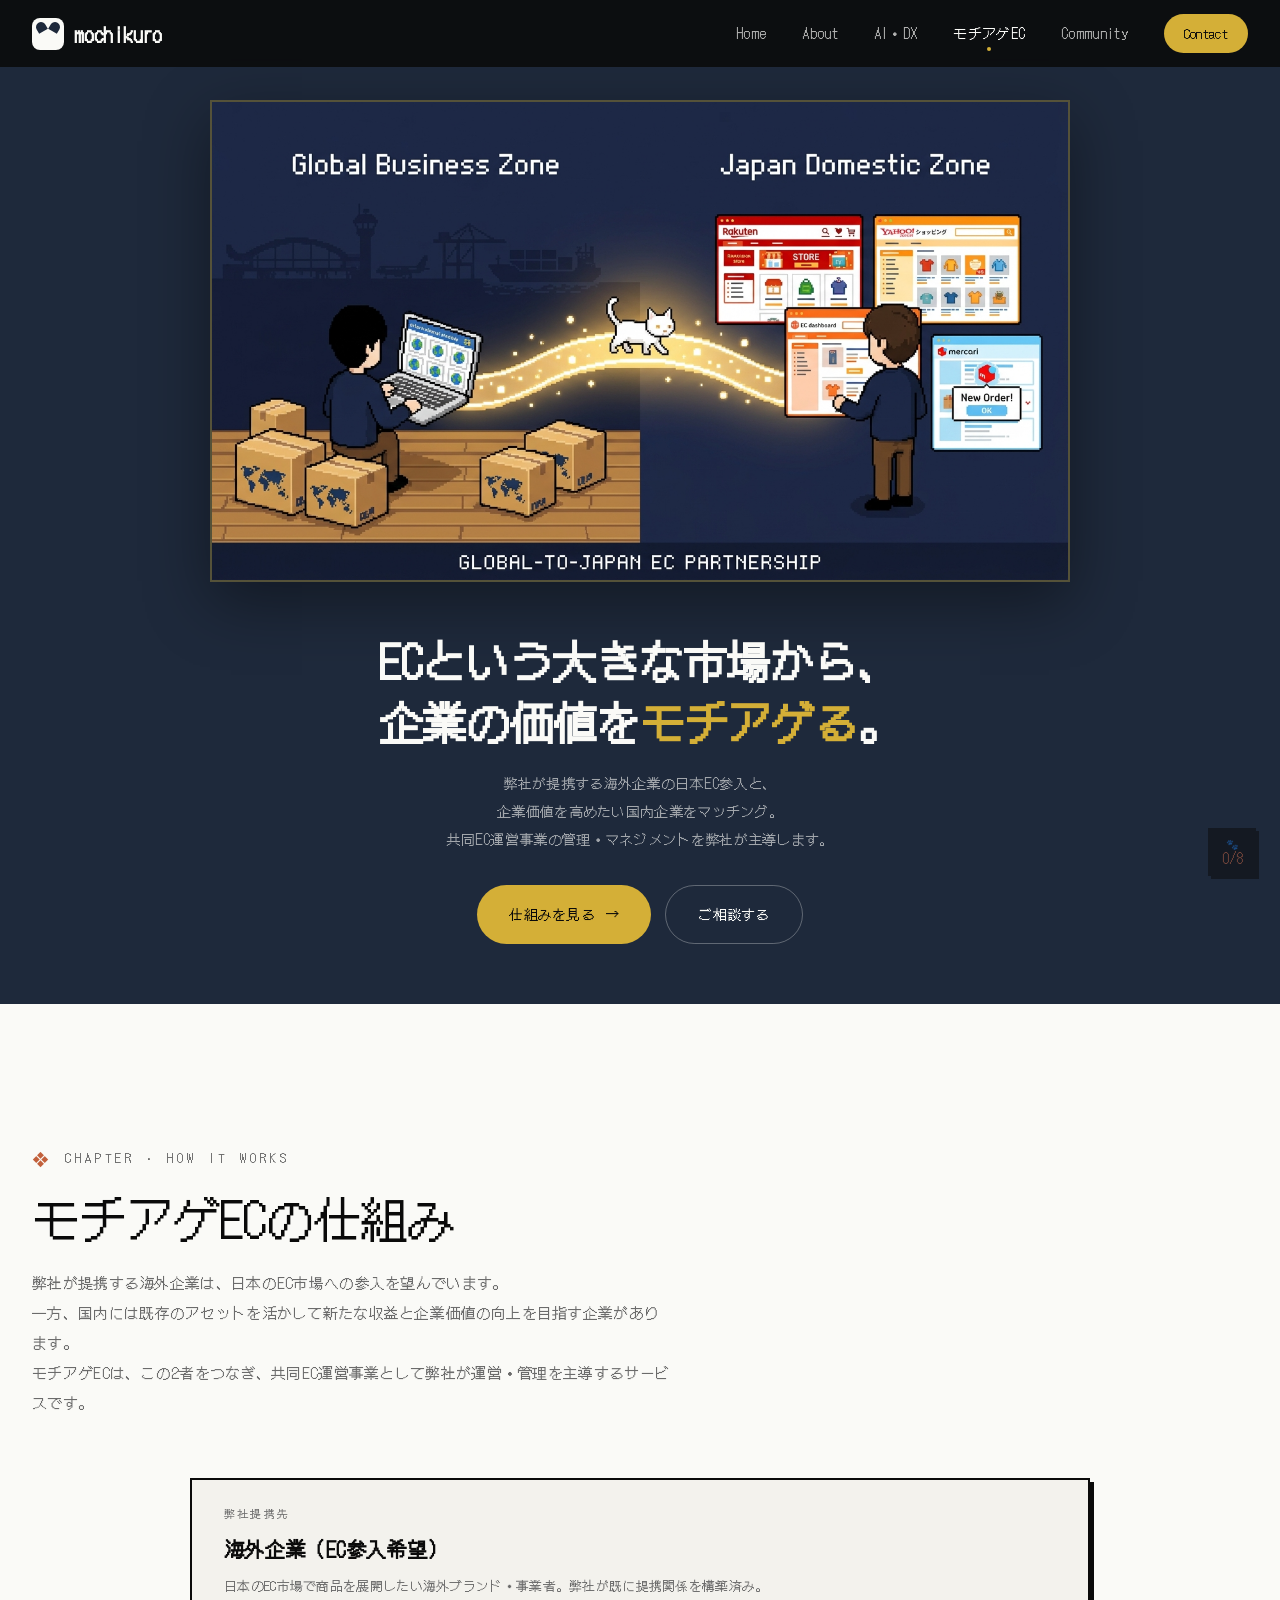
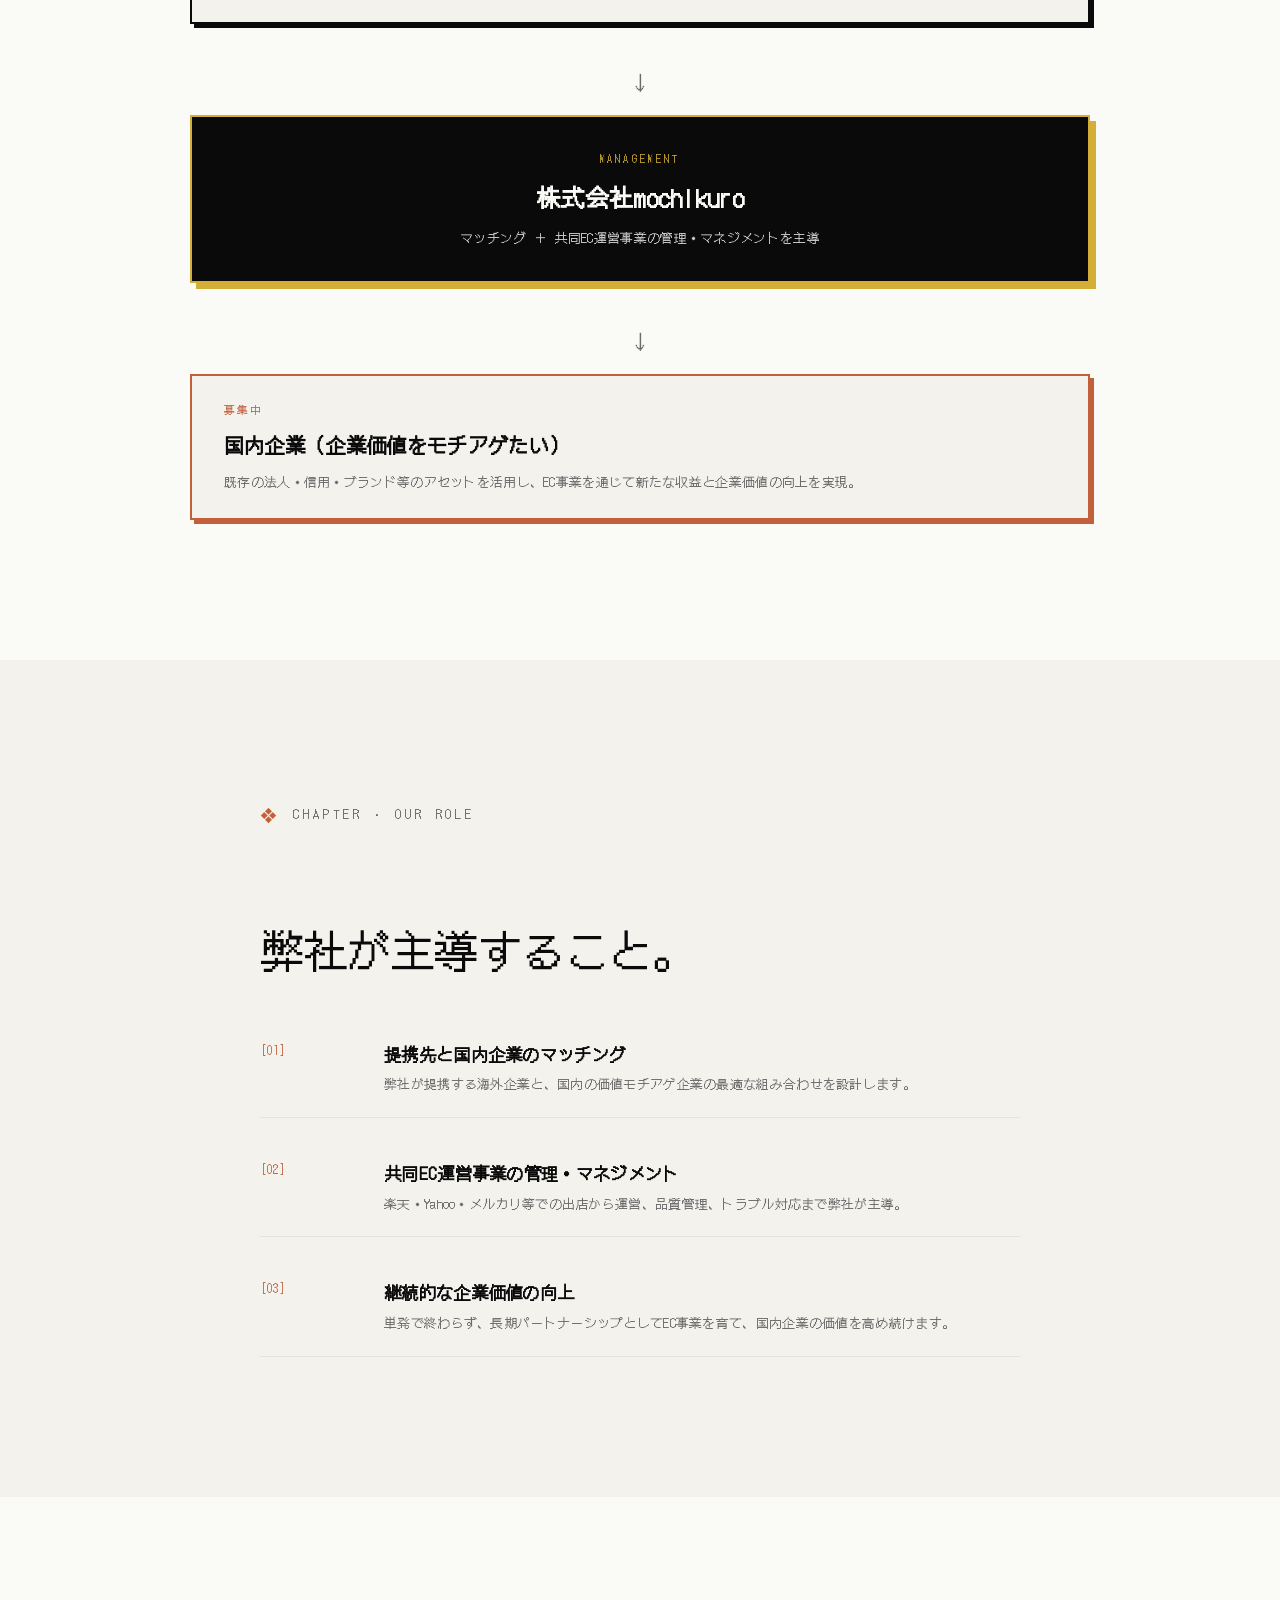
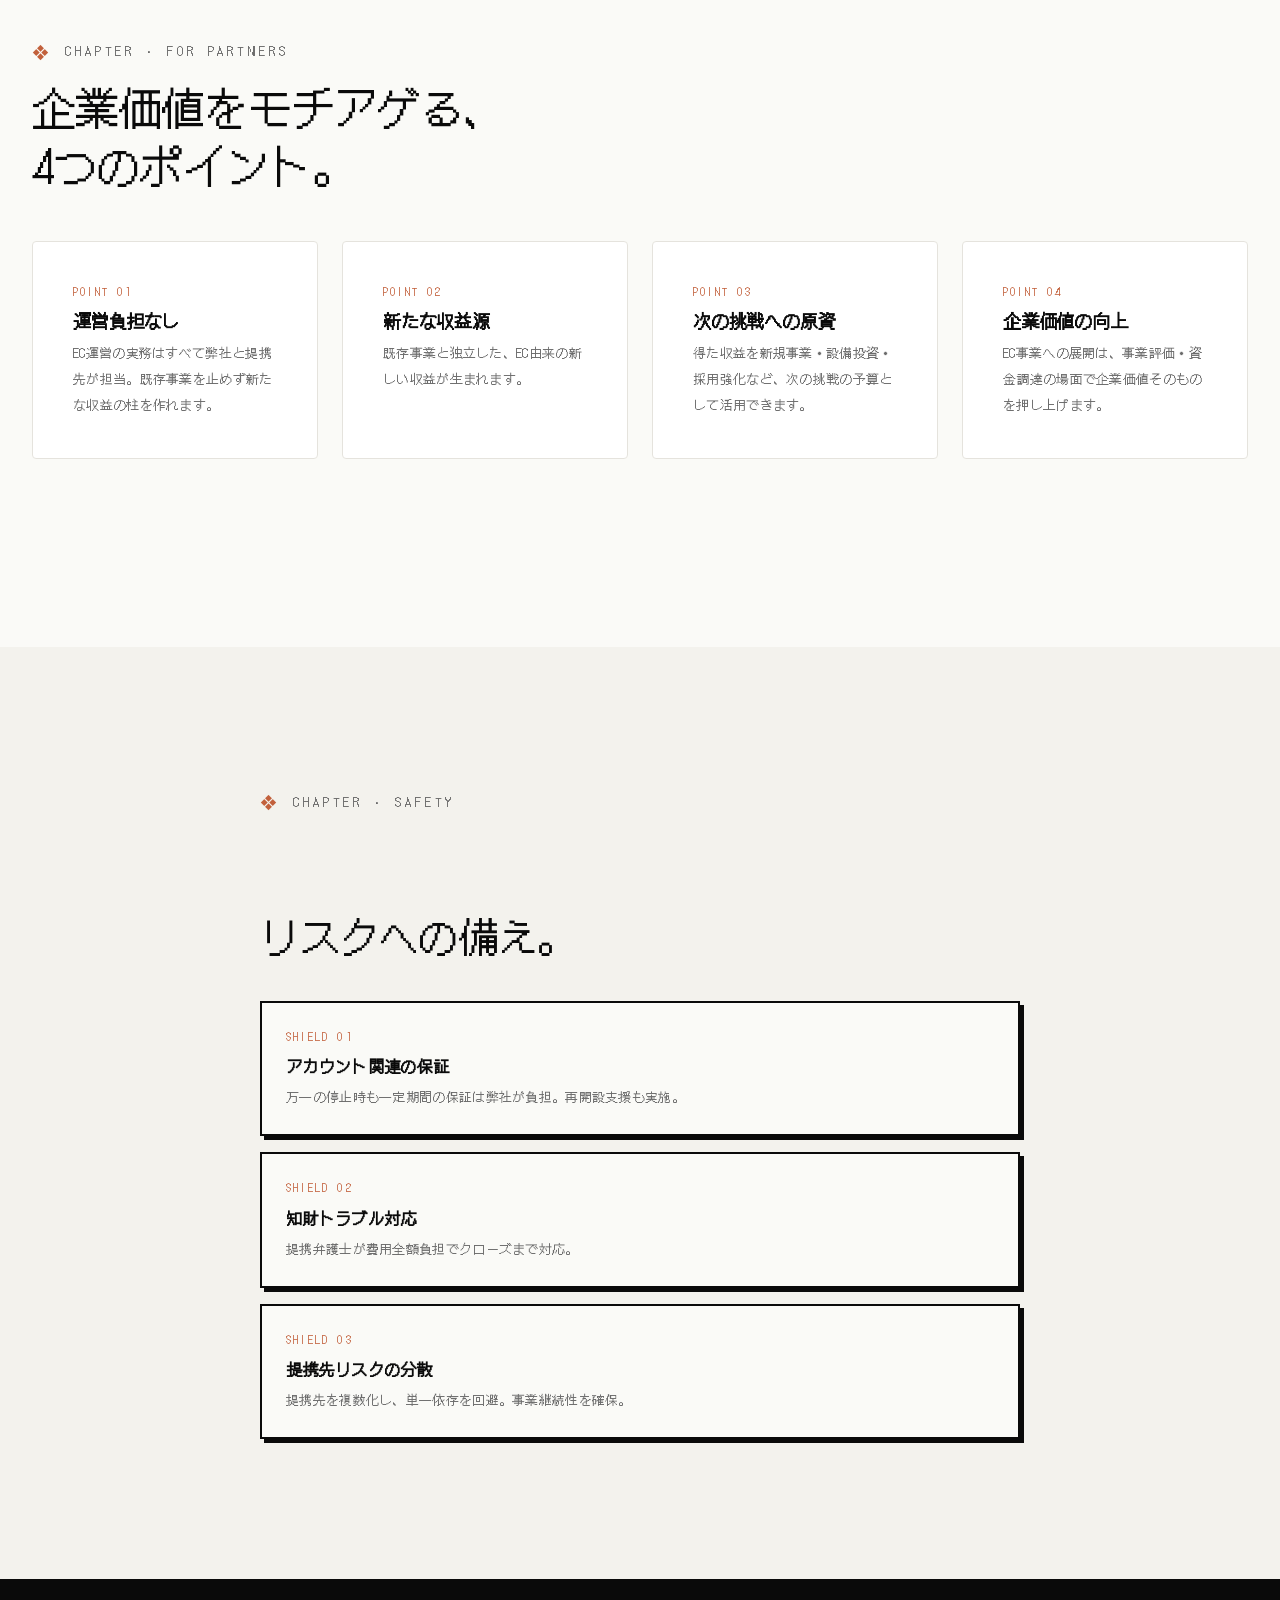
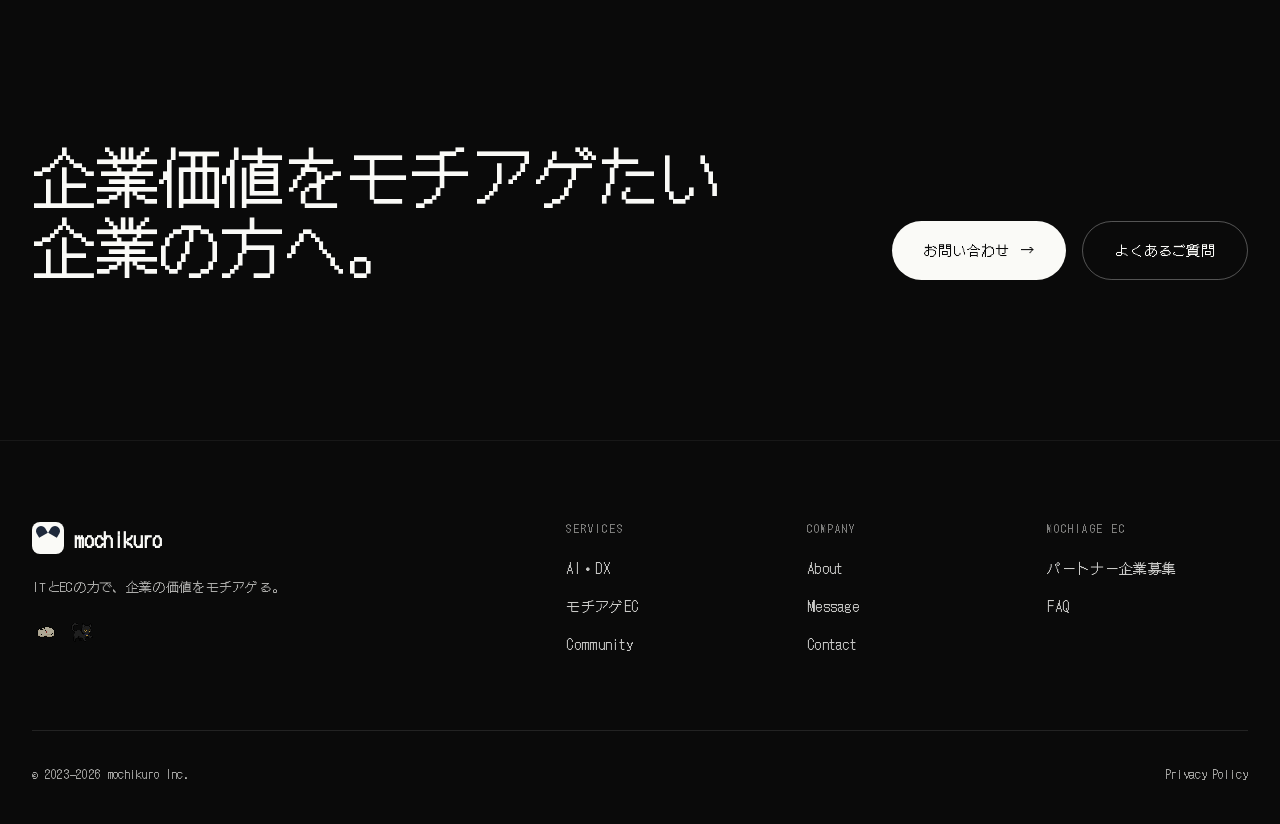
==== commit c7c8d4c3: "Apply DotGothic16 game font to ALL pages - style.css: all font variables changed to DotGothic16 - Al" ====
--- a/mochiage-ec/index.html
+++ b/mochiage-ec/index.html
@@ -7,7 +7,7 @@
 <meta name="description" content="モチアゲECは、弊社提携の海外企業と国内企業をマッチングし、共同EC運営事業を通じて企業価値を引き上げるサービスです。">
 <link rel="preconnect" href="https://fonts.googleapis.com">
 <link rel="preconnect" href="https://fonts.gstatic.com" crossorigin>
-<link href="https://fonts.googleapis.com/css2?family=Inter:wght@400;500;600;700&family=Noto+Sans+JP:wght@400;500;700&family=Noto+Serif+JP:wght@500;600;700&display=swap" rel="stylesheet">
+<link href="https://fonts.googleapis.com/css2?family=DotGothic16&family=Noto+Sans+JP:wght@400;500;700&display=swap" rel="stylesheet">
 <link rel="stylesheet" href="../css/style.css">
 <link rel="icon" href="data:image/svg+xml,%3Csvg xmlns='http://www.w3.org/2000/svg' viewBox='0 0 32 32' shape-rendering='crispEdges'%3E%3Crect width='32' height='32' rx='4' fill='%230a0a0a'/%3E%3Cg fill='%23f5f0e8'%3E%3Crect x='6' y='4' width='4' height='4'/%3E%3Crect x='22' y='4' width='4' height='4'/%3E%3Crect x='4' y='8' width='24' height='16'/%3E%3C/g%3E%3C/svg%3E">
 <style>
--- a/css/style.css
+++ b/css/style.css
@@ -17,10 +17,10 @@
   --c-gold: #a87f3c;              /* 落ち着いた金 */
   --c-warm: #c2603b;              /* 温かい朱 */
 
-  /* タイポ */
-  --f-sans: 'Inter', 'Noto Sans JP', sans-serif;
-  --f-serif: 'Noto Serif JP', 'Times New Roman', serif;
-  --f-display: 'Noto Serif JP', serif;
+  /* タイポ: 全てゲームフォント */
+  --f-sans: 'DotGothic16', 'Noto Sans JP', monospace;
+  --f-serif: 'DotGothic16', 'Noto Sans JP', monospace;
+  --f-display: 'DotGothic16', 'Noto Sans JP', monospace;
 
   /* サイズ */
   --container: 1280px;
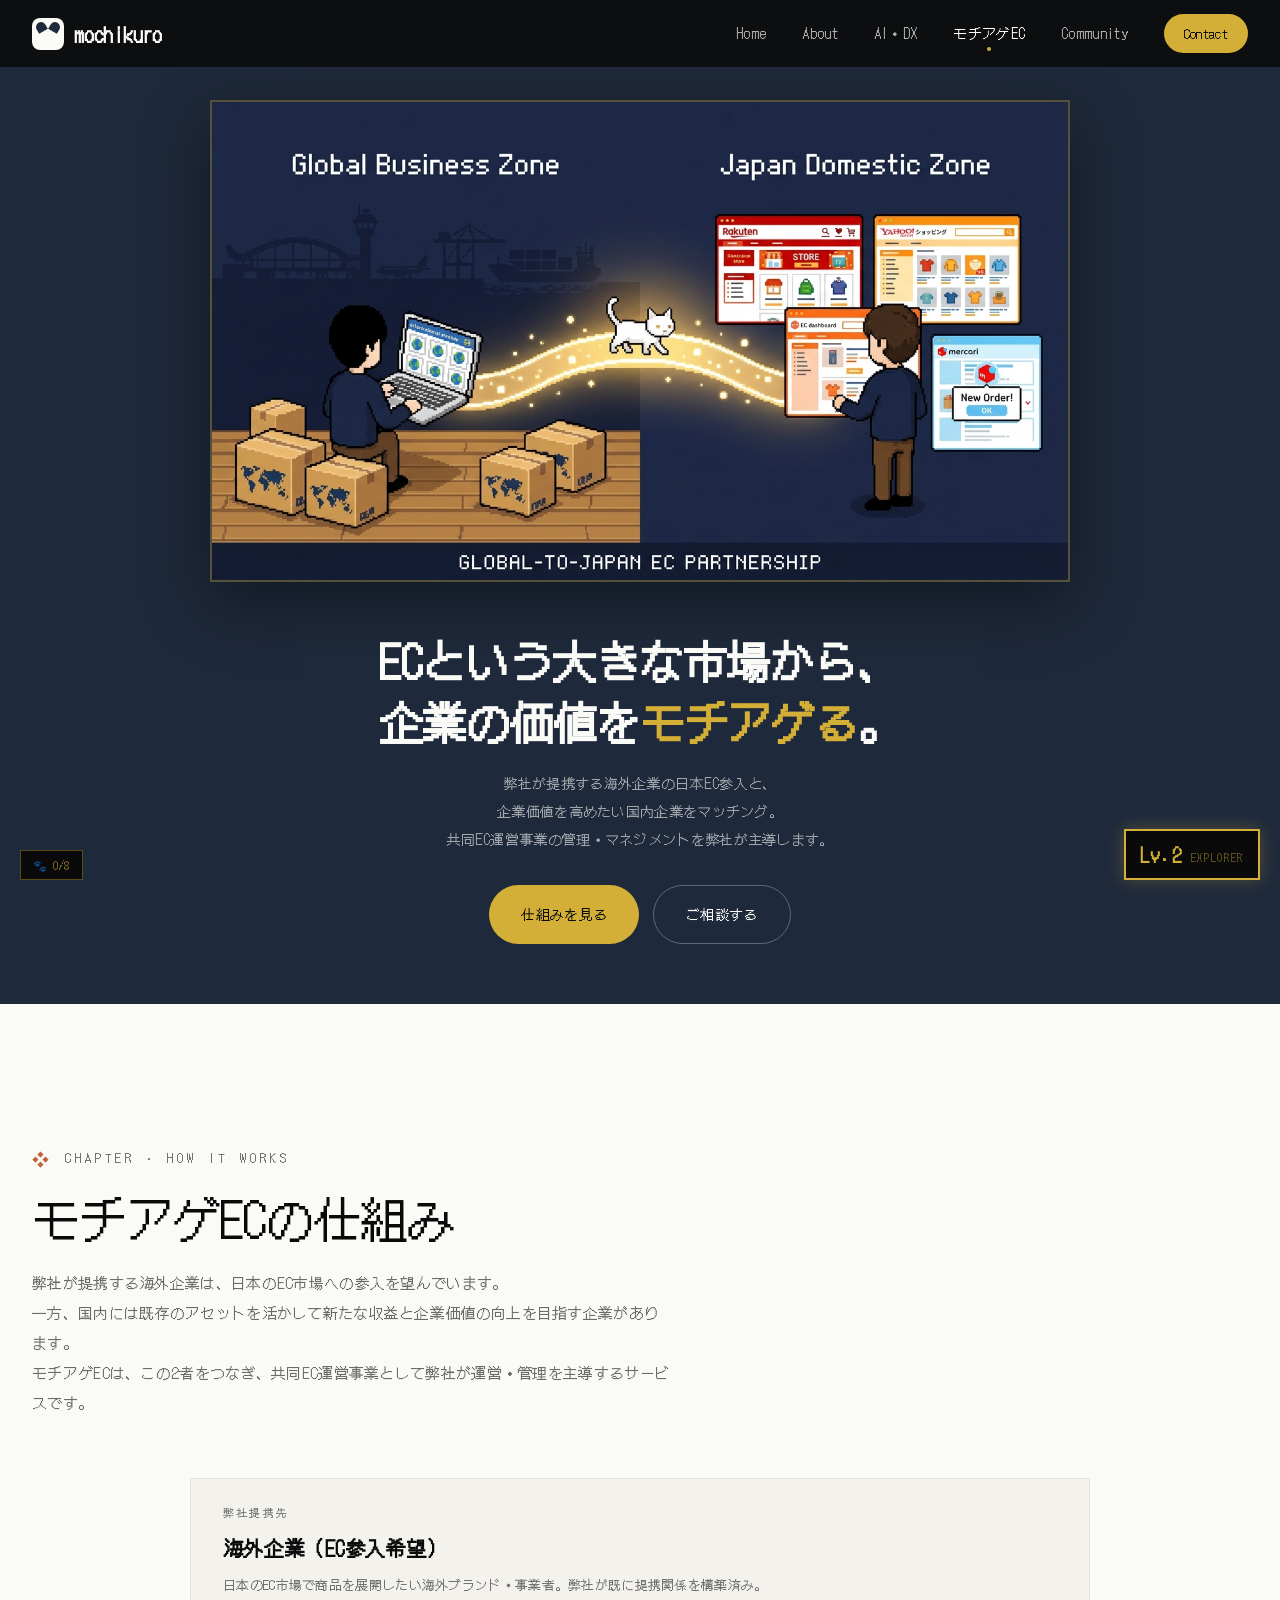
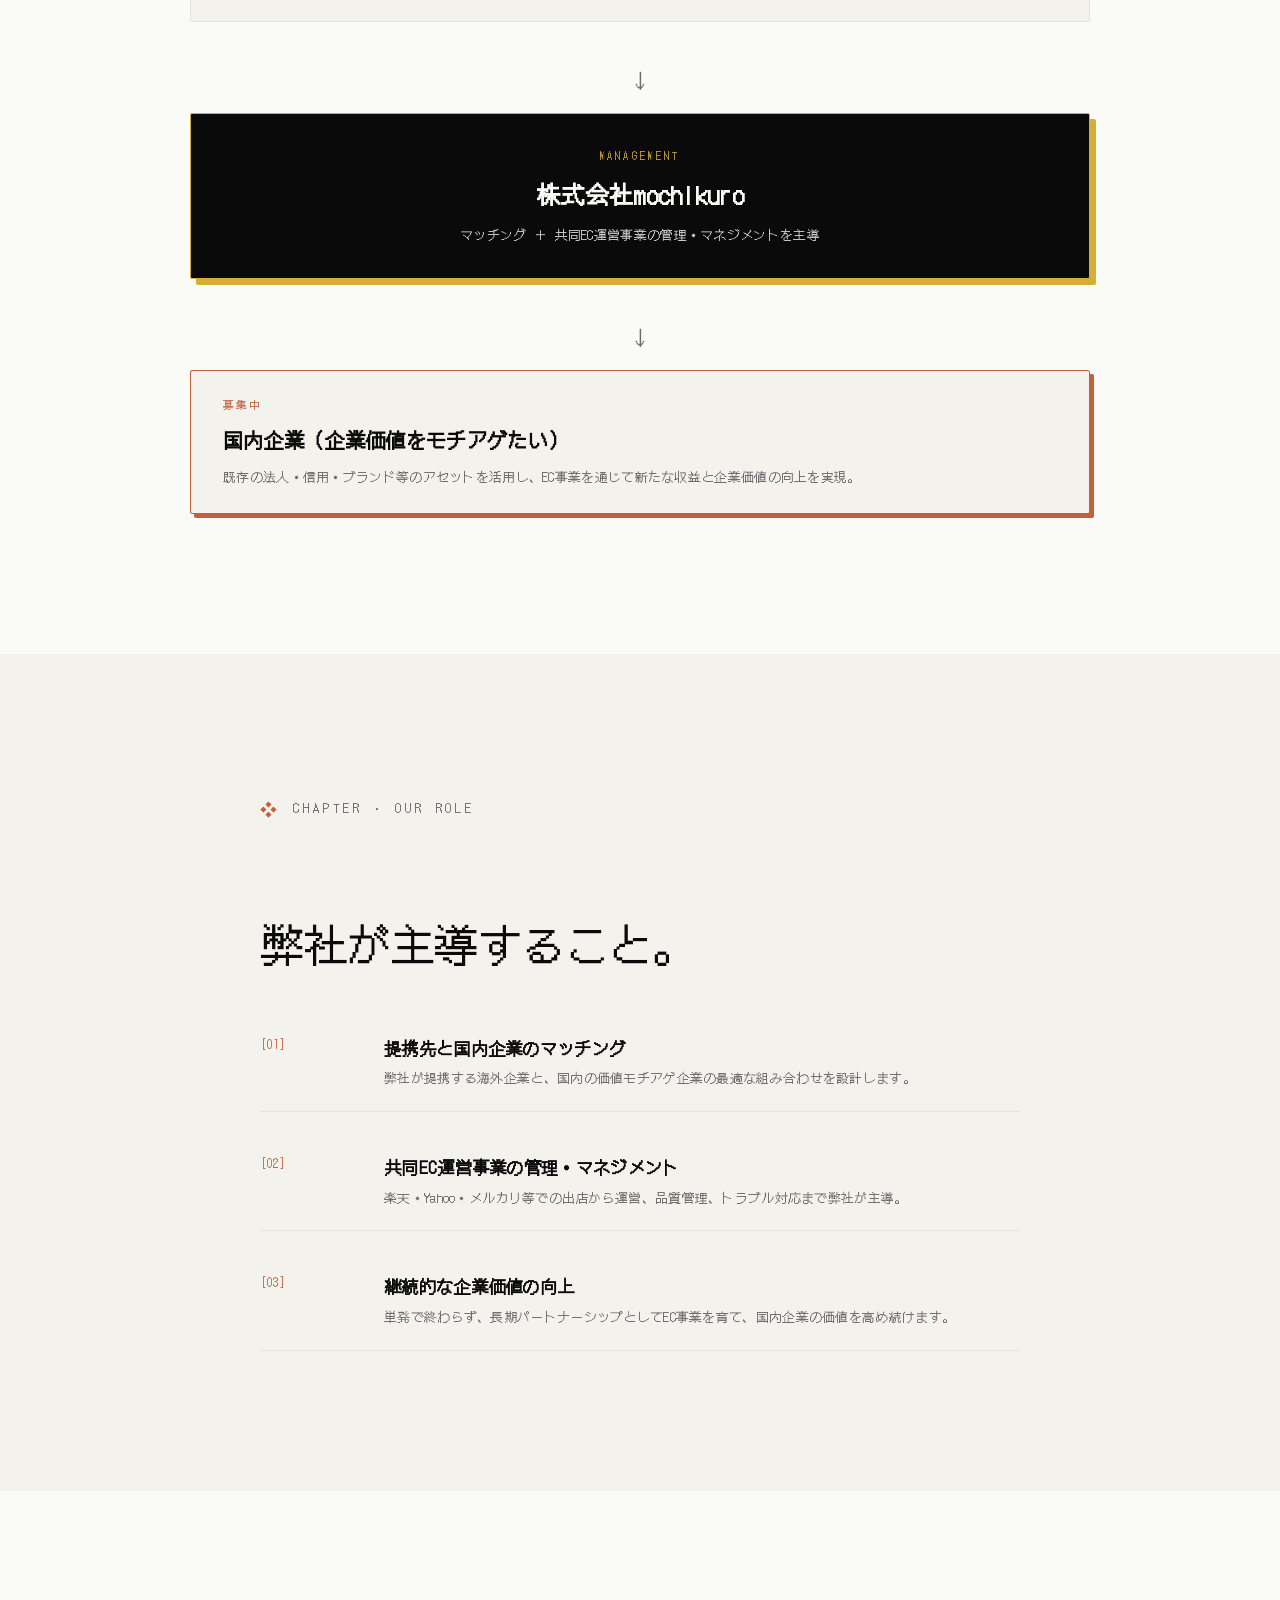
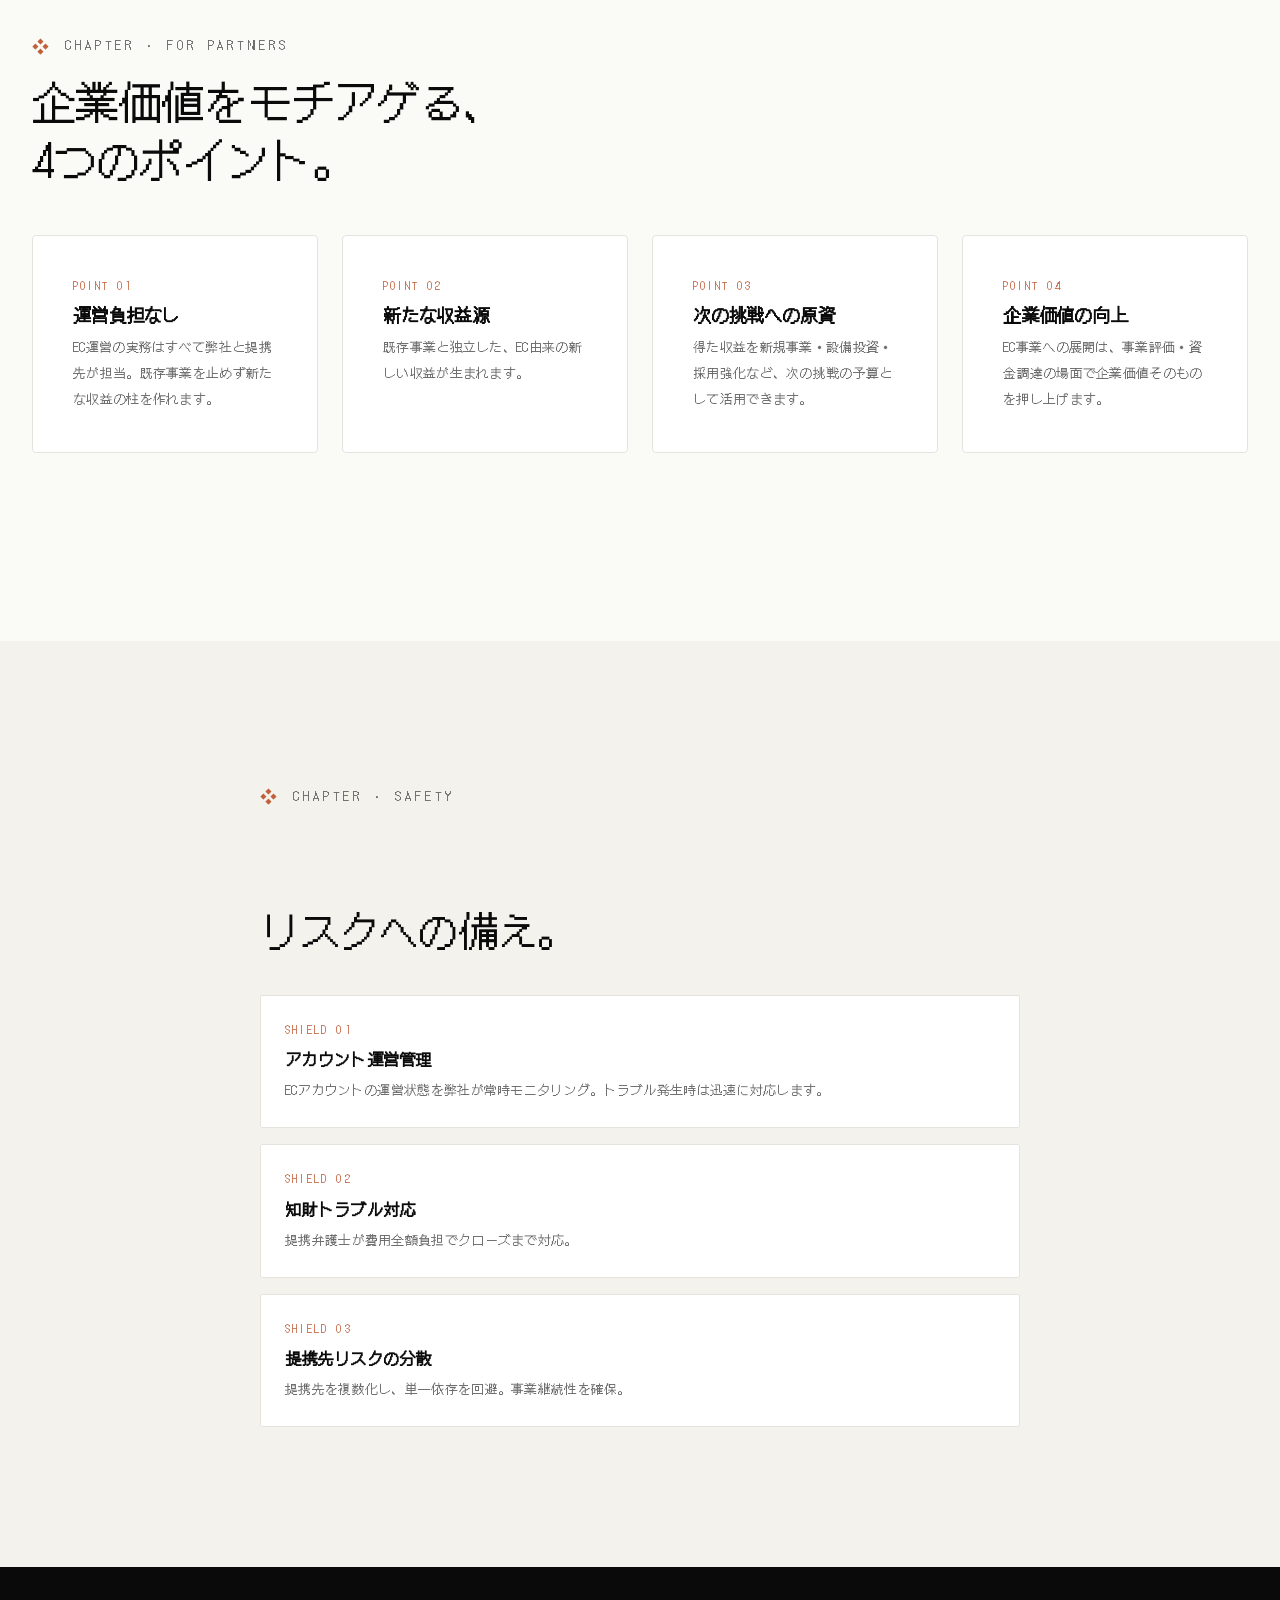
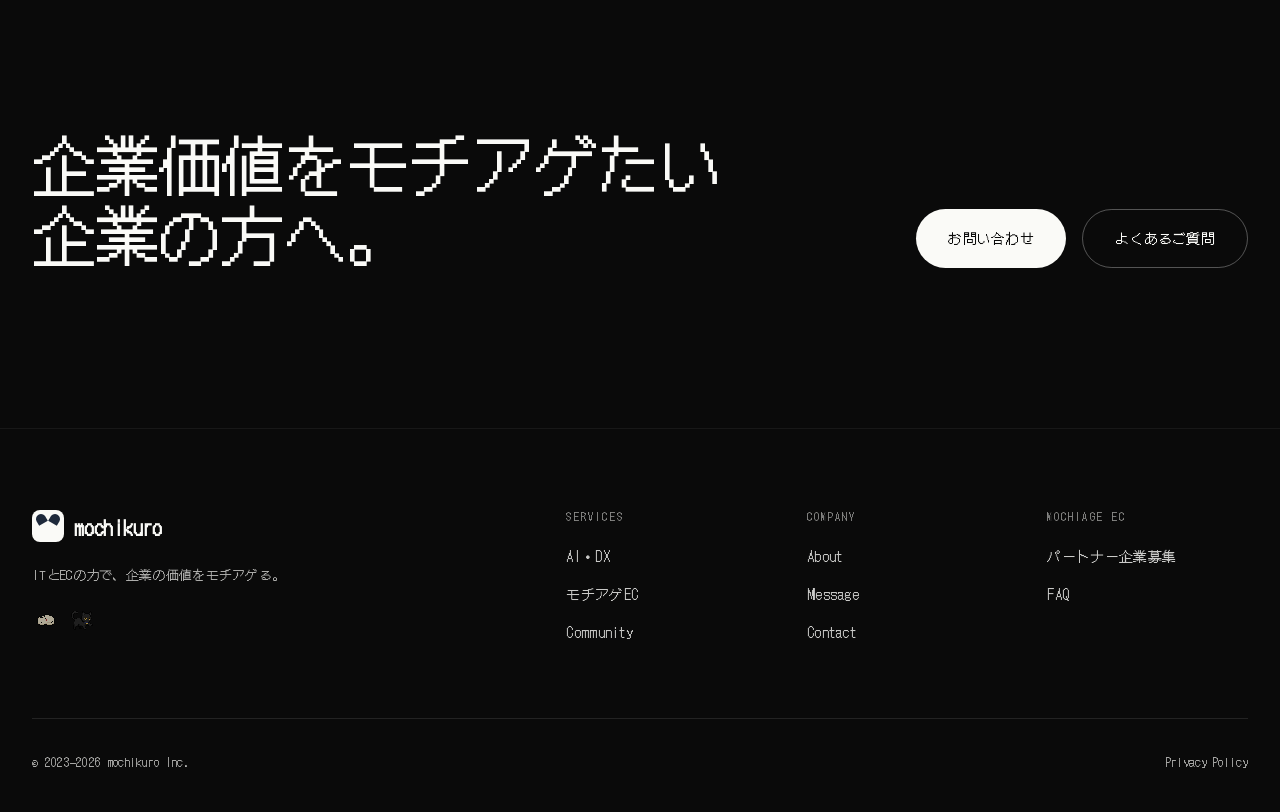
==== commit 77576252: "Fix: remove false claims about account guarantees/reopening support - 'アカウント関連の保証' → 'アカウント運営管理' - R" ====
--- a/mochiage-ec/index.html
+++ b/mochiage-ec/index.html
@@ -187,8 +187,8 @@
       <div class="reveal d2" style="display: grid; gap: 16px;">
         <div class="pixel-border">
           <div class="pixel" style="font-size: 11px; color: var(--c-warm); letter-spacing: 0.2em; margin-bottom: 6px;">SHIELD 01</div>
-          <div style="font-weight: 600; font-size: 16px; margin-bottom: 4px;">アカウント関連の保証</div>
-          <div style="font-size: 13px; color: var(--c-muted); line-height: 2;">万一の停止時も一定期間の保証は弊社が負担。再開設支援も実施。</div>
+          <div style="font-weight: 600; font-size: 16px; margin-bottom: 4px;">アカウント運営管理</div>
+          <div style="font-size: 13px; color: var(--c-muted); line-height: 2;">ECアカウントの運営状態を弊社が常時モニタリング。トラブル発生時は迅速に対応します。</div>
         </div>
         <div class="pixel-border">
           <div class="pixel" style="font-size: 11px; color: var(--c-warm); letter-spacing: 0.2em; margin-bottom: 6px;">SHIELD 02</div>
--- a/css/style.css
+++ b/css/style.css
@@ -1309,10 +1309,9 @@
 .pixel-border {
   position: relative;
   padding: 24px;
-  background: var(--c-bg);
-  border: 2px solid var(--c-ink);
-  box-shadow:
-    4px 4px 0 var(--c-ink);
+  background: var(--c-surface);
+  border: 1px solid var(--c-line);
+  border-radius: 2px;
 }
 
 /* ステータスバー（RPG風） */
@@ -2035,3 +2034,140 @@
   }
   .hero-bg::before { animation: none !important; }
 }
+
+/* ============================================================
+   🎮 ゲームエフェクト（全ページ共通）
+   ============================================================ */
+
+/* ゲームフォント統一 */
+body, h1, h2, h3, h4, p, a, span, div, button, li, label, input, textarea, select {
+  font-family: 'DotGothic16', 'Noto Sans JP', monospace !important;
+}
+
+/* ブート画面 */
+.game-boot {
+  position: fixed; inset: 0; z-index: 9999;
+  background: #0a0a0a;
+  display: flex; flex-direction: column; align-items: center; justify-content: center; gap: 20px;
+  transition: opacity 0.8s ease;
+}
+.game-boot.fade-out { opacity: 0; pointer-events: none; }
+.game-boot-text {
+  color: #d4af37; font-size: 14px; letter-spacing: 0.3em;
+  animation: bootBlink 1s steps(2) infinite;
+}
+.game-boot-bar { width: 200px; height: 6px; background: #222; border: 1px solid #333; overflow: hidden; }
+.game-boot-fill { height: 100%; width: 0%; background: #d4af37; animation: bootLoad 1.8s ease-in-out forwards; }
+@keyframes bootBlink { 50% { opacity: 0.3; } }
+@keyframes bootLoad { 0% { width: 0%; } 100% { width: 100%; } }
+
+/* パーティクル */
+.particles { position: fixed; inset: 0; pointer-events: none; z-index: 0; overflow: hidden; }
+.particle {
+  position: absolute; width: 3px; height: 3px;
+  background: #d4af37; border-radius: 50%; opacity: 0;
+  animation: particleFloat linear infinite;
+}
+@keyframes particleFloat {
+  0% { opacity: 0; transform: translateY(100vh) scale(0); }
+  10% { opacity: 0.6; } 90% { opacity: 0.3; }
+  100% { opacity: 0; transform: translateY(-10vh) scale(1); }
+}
+
+/* XPバー */
+.xp-bar {
+  position: fixed; top: 0; left: 0; height: 3px;
+  background: linear-gradient(90deg, #d4af37, #c2603b, #d4af37);
+  background-size: 200% 100%;
+  animation: xpShimmer 2s linear infinite;
+  z-index: 9998; transition: width 0.1s linear;
+  box-shadow: 0 0 8px rgba(212,175,55,0.6);
+}
+@keyframes xpShimmer { 0% { background-position: 200% 0; } 100% { background-position: -200% 0; } }
+
+/* レベルバッジ */
+.level-badge {
+  position: fixed; bottom: 20px; right: 20px; z-index: 90;
+  background: #0a0a0a; border: 2px solid #d4af37; color: #d4af37;
+  padding: 8px 14px; font-size: 11px; letter-spacing: 0.15em;
+  box-shadow: 0 0 16px rgba(212,175,55,0.3); cursor: default; transition: all 0.3s;
+}
+.level-badge:hover { box-shadow: 0 0 24px rgba(212,175,55,0.6); transform: scale(1.05); }
+.level-badge .lv { font-size: 18px; font-weight: 700; }
+
+/* コンボ: 削除済 */
+
+/* グリッチ */
+.glitch { position: relative; }
+.glitch:hover::before, .glitch:hover::after {
+  content: attr(data-text); position: absolute; left: 0; top: 0; width: 100%; height: 100%;
+}
+.glitch:hover::before { color: #c2603b; z-index: -1; animation: glitch1 0.3s ease infinite; }
+.glitch:hover::after { color: #4a9eff; z-index: -2; animation: glitch2 0.3s ease infinite; }
+@keyframes glitch1 {
+  0%,100% { clip-path: inset(0 0 80% 0); transform: translate(-2px,0); }
+  25% { clip-path: inset(20% 0 60% 0); transform: translate(2px,0); }
+  50% { clip-path: inset(40% 0 40% 0); transform: translate(-1px,0); }
+  75% { clip-path: inset(60% 0 20% 0); transform: translate(1px,0); }
+}
+@keyframes glitch2 {
+  0%,100% { clip-path: inset(80% 0 0 0); transform: translate(2px,0); }
+  25% { clip-path: inset(60% 0 20% 0); transform: translate(-2px,0); }
+  50% { clip-path: inset(40% 0 40% 0); transform: translate(1px,0); }
+  75% { clip-path: inset(20% 0 60% 0); transform: translate(-1px,0); }
+}
+
+/* スキャンライン: 削除済 */
+.svc-card { position: relative; overflow: hidden; }
+
+/* ボタンエフェクト */
+.btn-gold, .btn-line, .btn-primary, .btn-ghost, .nav-cta {
+  position: relative; overflow: hidden; transition: all 0.15s ease !important;
+}
+.btn-gold:active, .btn-line:active, .btn-primary:active, .btn-ghost:active, .nav-cta:active {
+  transform: scale(0.95) !important; filter: brightness(1.2);
+}
+.btn-gold::after, .btn-primary::after, .nav-cta::after {
+  content: ''; position: absolute; top: 0; left: -100%; width: 60%; height: 100%;
+  background: linear-gradient(90deg, transparent, rgba(255,255,255,0.3), transparent);
+  transition: left 0.5s ease;
+}
+.btn-gold:hover::after, .btn-primary:hover::after, .nav-cta:hover::after { left: 150%; }
+
+/* セクションワイプ */
+.section-wipe { position: relative; overflow: hidden; }
+.section-wipe::after {
+  content: ''; position: absolute; top: 0; left: 0; width: 100%; height: 100%;
+  background: #d4af37; transform: translateX(-101%); z-index: 5;
+}
+.section-wipe.wipe-in::after { animation: wipeIn 0.8s cubic-bezier(0.76,0,0.24,1) forwards; }
+@keyframes wipeIn { 0% { transform: translateX(-101%); } 50% { transform: translateX(0); } 100% { transform: translateX(101%); } }
+
+/* RPGダイアログ */
+.rpg-dialog-float {
+  position: fixed; bottom: 80px; left: 50%; transform: translateX(-50%);
+  z-index: 95; background: #0a0a0a; border: 2px solid #d4af37; color: #fafaf7;
+  padding: 14px 24px; font-size: 13px; max-width: 440px; width: 90%;
+  box-shadow: 0 0 30px rgba(0,0,0,0.5), 0 0 10px rgba(212,175,55,0.2);
+  opacity: 0; transform: translateX(-50%) translateY(20px); transition: all 0.4s ease; pointer-events: none;
+}
+.rpg-dialog-float.show { opacity: 1; transform: translateX(-50%) translateY(0); pointer-events: auto; }
+.rpg-dialog-float .speaker {
+  display: inline-block; background: #d4af37; color: #0a0a0a;
+  font-size: 10px; font-weight: 700; padding: 2px 8px; margin-bottom: 8px; letter-spacing: 0.1em;
+}
+.rpg-dialog-float .blink { display: inline-block; animation: bootBlink 1s steps(2) infinite; color: #d4af37; margin-left: 4px; }
+
+/* フラッシュ */
+.screen-flash { position: fixed; inset: 0; background: #d4af37; z-index: 99999; opacity: 0; pointer-events: none; animation: flash 0.5s ease; }
+@keyframes flash { 0% { opacity: 0.8; } 100% { opacity: 0; } }
+
+@media (max-width: 768px) {
+  .game-boot-text { font-size: 12px; }
+  .particles { display: none; }
+  .combo { right: 16px; }
+  .level-badge { bottom: 12px; right: 12px; padding: 6px 10px; font-size: 10px; }
+}
+@media (prefers-reduced-motion: reduce) {
+  .particles, .game-boot { display: none !important; }
+}
